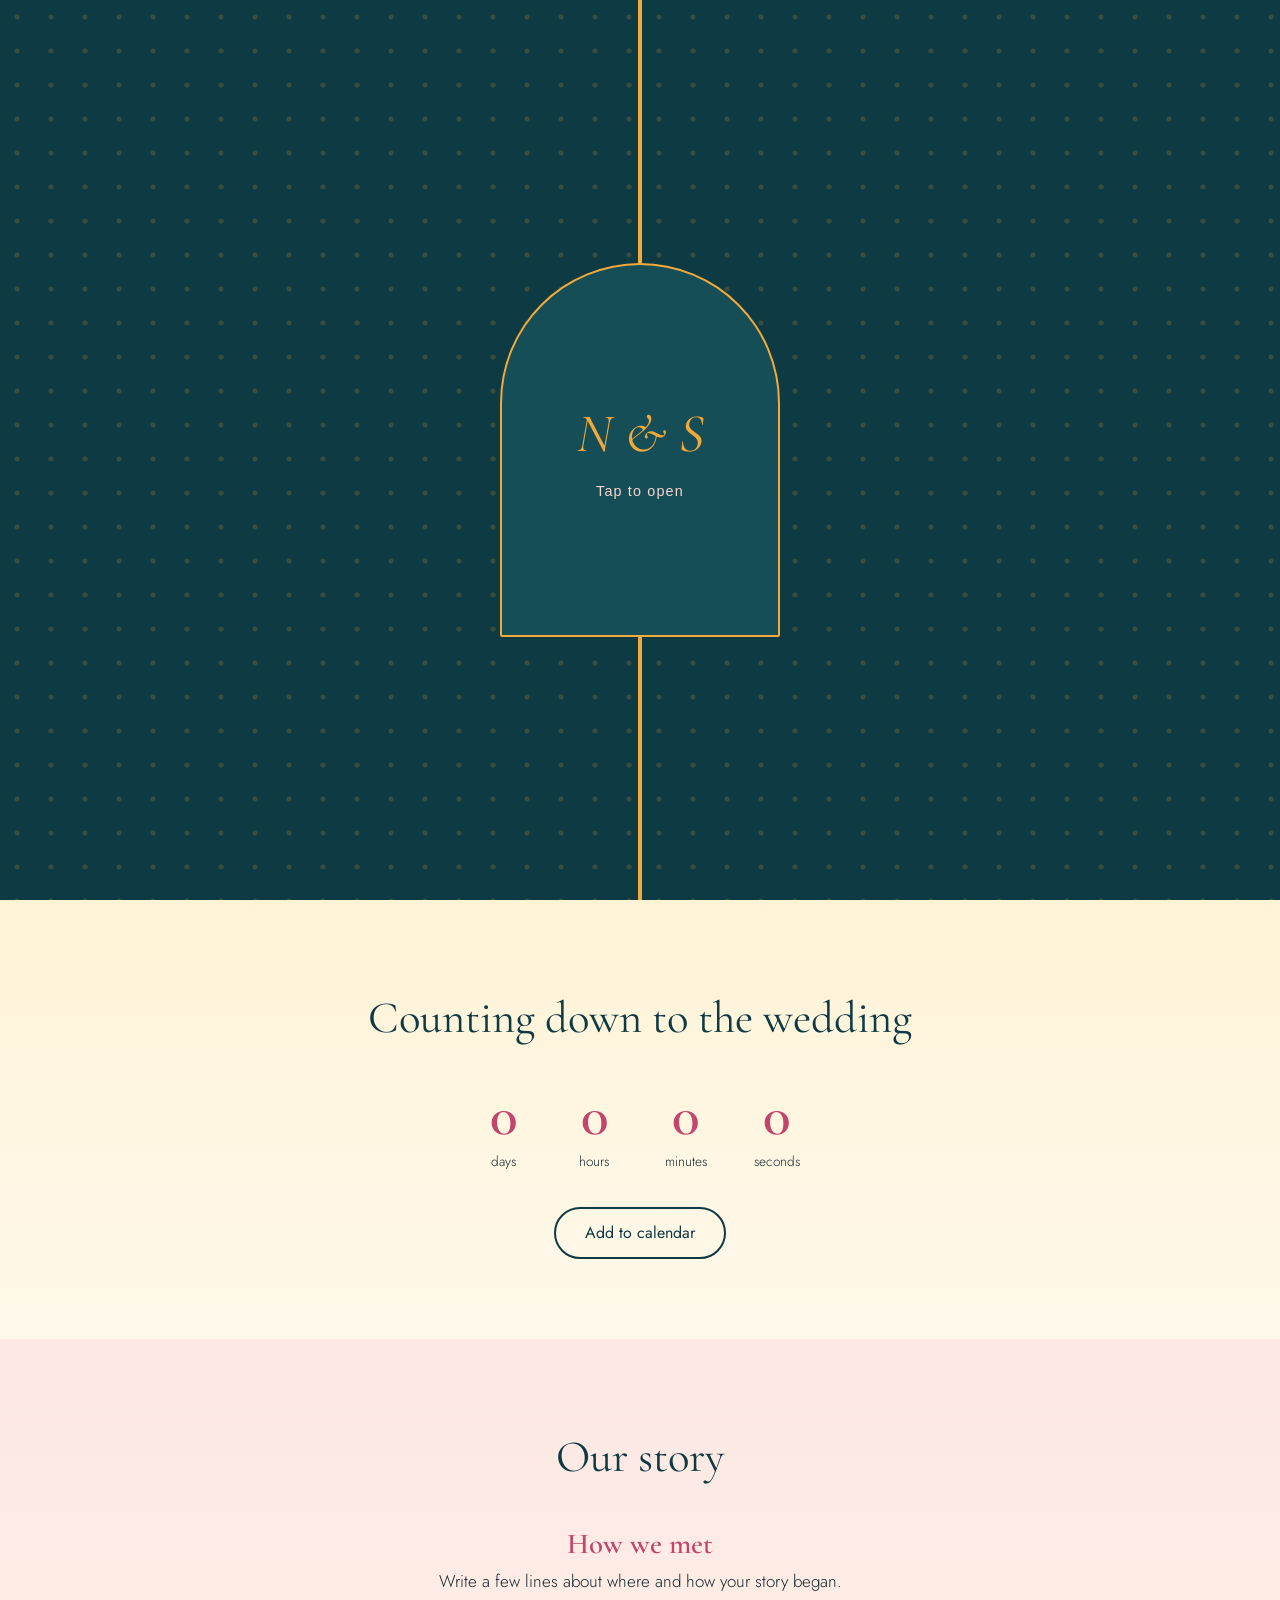
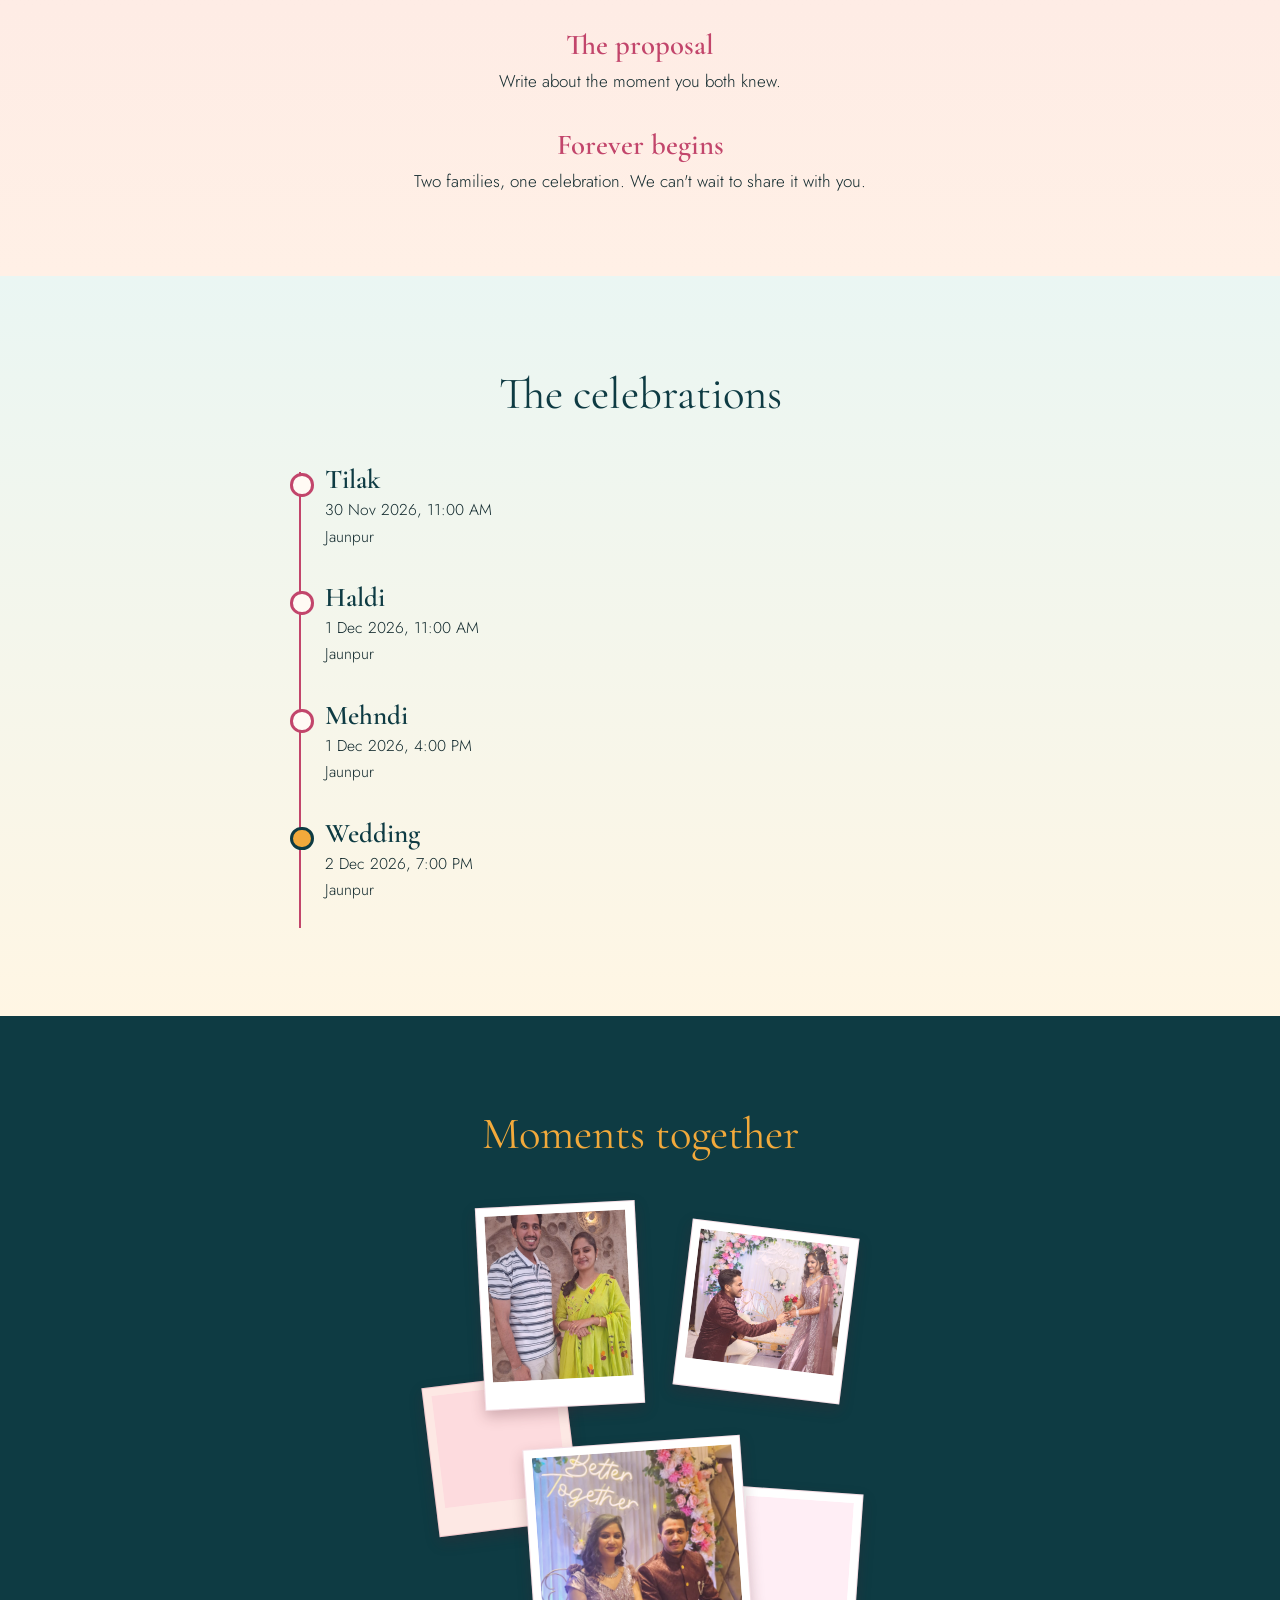
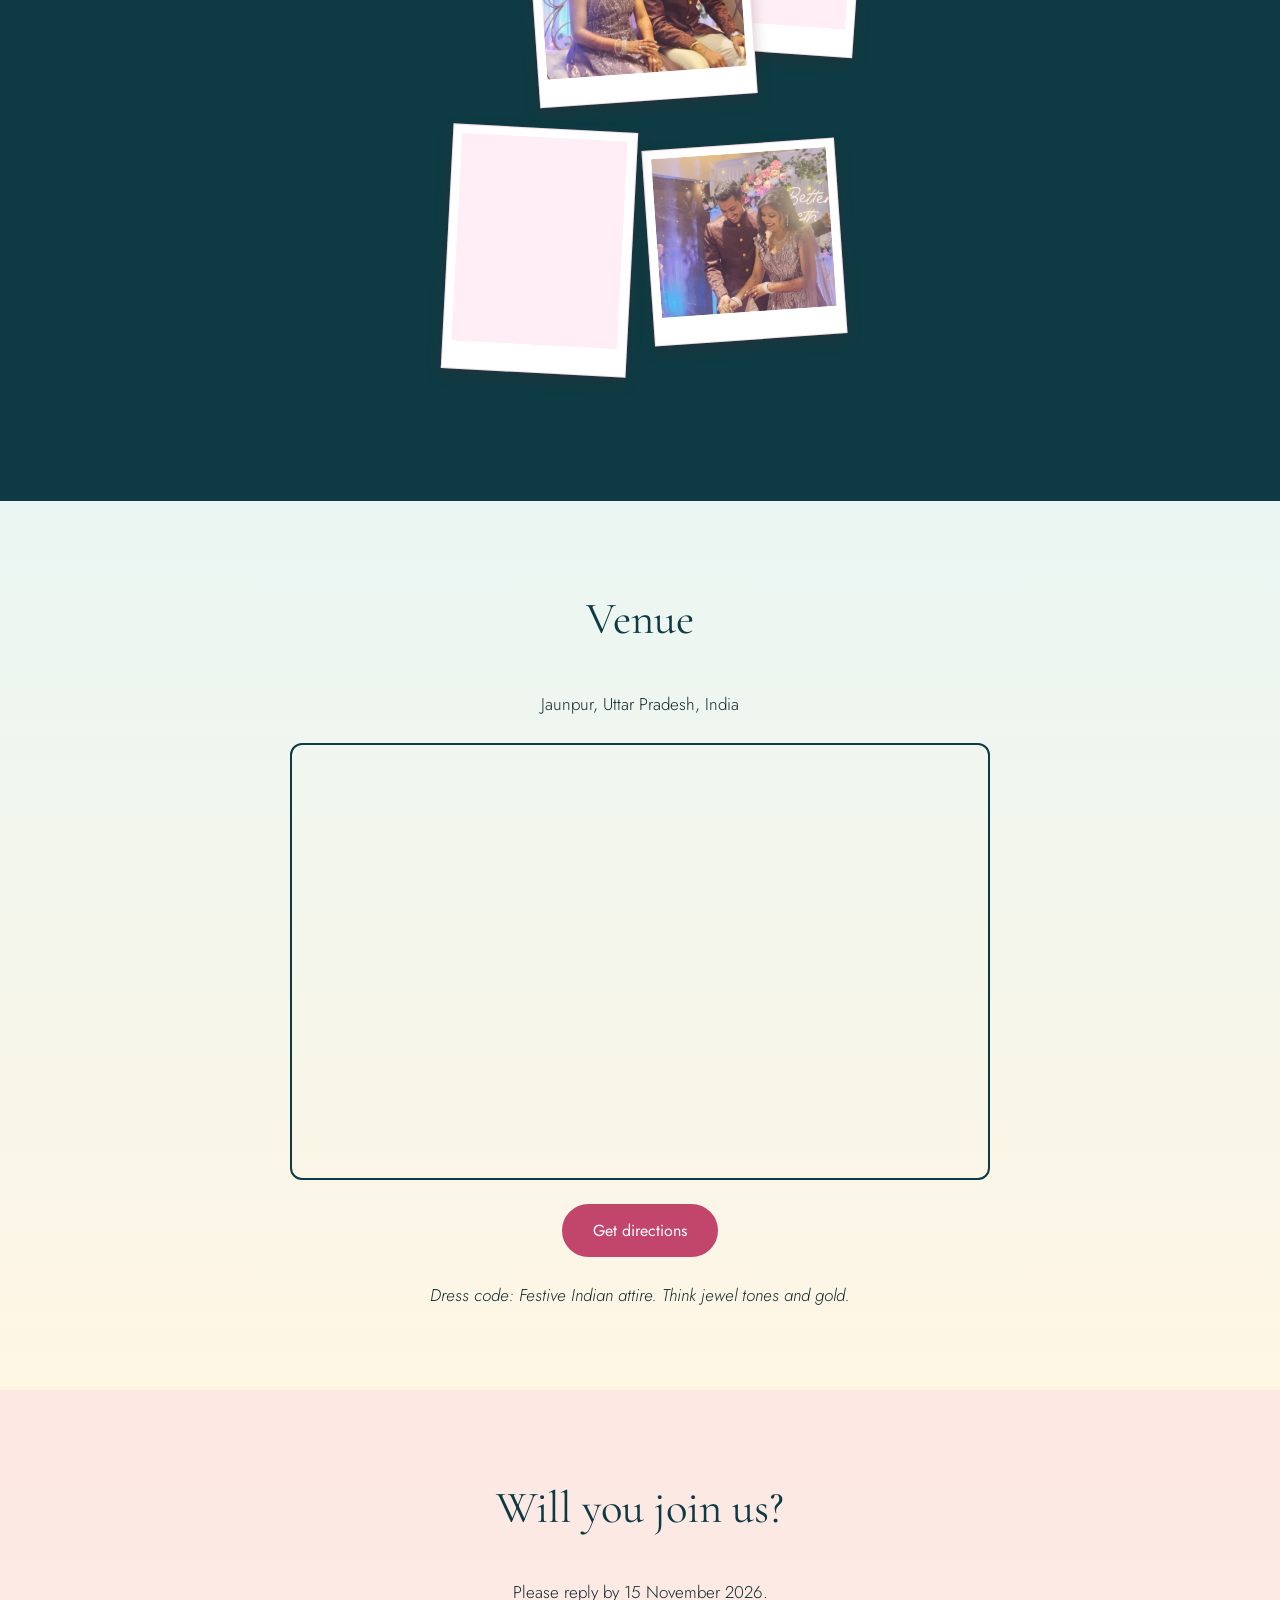
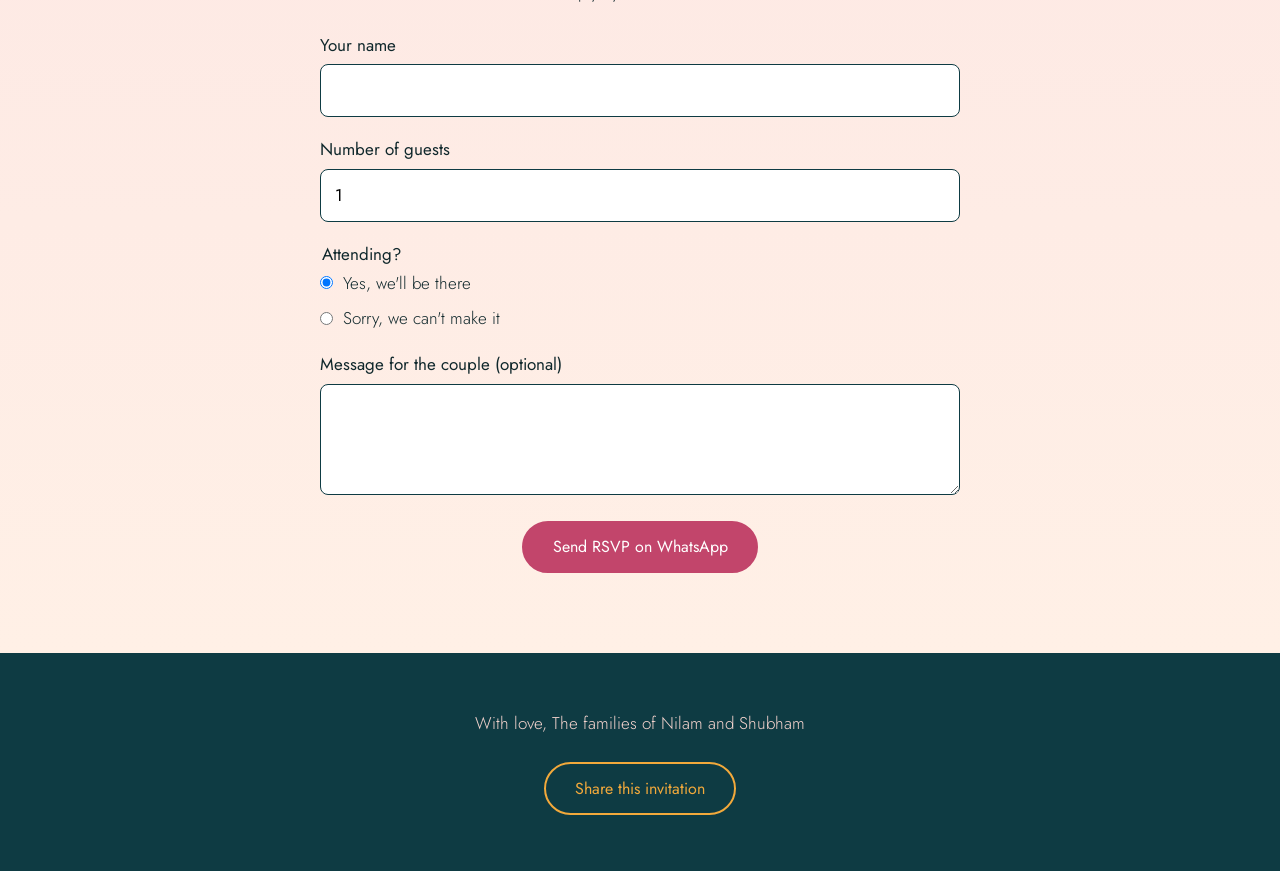
==== index.html @ ae91f7dc "Changed path" ====
<!DOCTYPE html>
<html lang="en">
<head>
<meta charset="UTF-8">
<meta name="viewport" content="width=device-width, initial-scale=1">
<title>Wedding Invitation</title>
<meta name="description" content="You are invited to our wedding.">
<meta property="og:title" content="You're invited to our wedding">
<meta property="og:description" content="Join us in celebrating our wedding.">
<link rel="preconnect" href="https://fonts.googleapis.com">
<link rel="preconnect" href="https://fonts.gstatic.com" crossorigin>
<link href="https://fonts.googleapis.com/css2?family=Cormorant+Garamond:ital,wght@0,400;0,600;1,400&family=Jost:wght@300;400;500&display=swap" rel="stylesheet">
<link rel="stylesheet" href="css/style.css">
</head>
<body class="locked">

<!-- Gate: tap to open the doors -->
<div class="gate" id="gate">
  <div class="door left"></div><div class="door right"></div>
  <button class="open-btn" id="openBtn" aria-label="Open invitation">
    <span class="monogram" id="monogram">A &amp; K</span>
    <span class="hint">Tap to open</span>
  </button>
</div>

<main>
  <section class="hero">
    <div class="arch">
      <div class="hero-photo" id="heroPhoto" hidden></div>
      <p class="lead" id="tagline"></p>
      <h1><span id="bride"></span><span class="amp">&amp;</span><span id="groom"></span></h1>
      <p class="date" id="dateLabel"></p>
      <p class="venue" id="venueShort"></p>
    </div>
  </section>

  <section class="block" id="countdownWrap">
    <h2>Counting down to the wedding</h2>
    <div class="countdown" id="countdown" aria-live="off">
      <div><b id="cd-d">0</b><small>days</small></div>
      <div><b id="cd-h">0</b><small>hours</small></div>
      <div><b id="cd-m">0</b><small>minutes</small></div>
      <div><b id="cd-s">0</b><small>seconds</small></div>
    </div>
    <button class="btn ghost" id="calBtn">Add to calendar</button>
  </section>

  <section class="block alt">
    <h2>Our story</h2>
    <div class="story" id="story"></div>
  </section>

  <section class="block">
    <h2>The celebrations</h2>
    <ol class="timeline" id="timeline"></ol>
  </section>

  <section class="block dark">
    <h2>Moments together</h2>
    <div class="gallery" id="gallery"></div>
  </section>

  <section class="block">
    <h2>Venue</h2>
    <p id="venueFull" class="center-text"></p>
    <div class="map"><iframe id="mapFrame" title="Venue map" loading="lazy" referrerpolicy="no-referrer-when-downgrade"></iframe></div>
    <a class="btn" id="mapBtn" target="_blank" rel="noopener">Get directions</a>
    <p class="note" id="dress"></p>
  </section>

  <section class="block alt">
    <h2>Will you join us?</h2>
    <p class="center-text" id="rsvpNote"></p>
    <form id="rsvpForm" class="rsvp">
      <label>Your name<input name="name" required autocomplete="name"></label>
      <label>Number of guests<input name="guests" type="number" min="1" max="10" value="1" required></label>
      <fieldset>
        <legend>Attending?</legend>
        <label class="radio"><input type="radio" name="attend" value="Joyfully accepts" checked> Yes, we'll be there</label>
        <label class="radio"><input type="radio" name="attend" value="Regretfully declines"> Sorry, we can't make it</label>
      </fieldset>
      <label>Message for the couple (optional)<textarea name="msg" rows="3"></textarea></label>
      <button class="btn" type="submit">Send RSVP on WhatsApp</button>
    </form>
  </section>

  <footer>
    <p id="hosts"></p>
    <button class="btn ghost" id="shareBtn">Share this invitation</button>
  </footer>
</main>

<audio id="bgm" loop preload="none"></audio>
<button class="music-btn" id="musicBtn" aria-label="Play or pause music" aria-pressed="false" hidden>&#9835;</button>

<script src="js/config.js"></script>
<script src="js/script.js"></script>
</body>
</html>
---- css/style.css ----
:root{
  --teal:#0E3B43; --teal-2:#164E58; --gold:#F2A93B; --rose:#C2456B;
  --blush:#F6D5CF; --mint:#EAF6F3; --sand:#FFF6E4; --petal:#FDE8E4; --peach:#FFF0E6; --paper:#FFFaf4; --ink:#10282C;
  --serif:"Cormorant Garamond",Georgia,serif; --sans:"Jost",system-ui,sans-serif;
}
*{box-sizing:border-box;margin:0}
html{scroll-behavior:smooth}
body{font-family:var(--sans);font-weight:300;color:var(--ink);background:var(--paper);line-height:1.7;font-size:17px}
body.locked{overflow:hidden}
h1,h2{font-family:var(--serif);font-weight:400}
:focus-visible{outline:3px solid var(--gold);outline-offset:3px}

/* Gate */
.gate{position:fixed;inset:0;z-index:50;display:grid;place-items:center}
.door{position:absolute;top:0;bottom:0;width:50%;background:var(--teal);
  background-image:radial-gradient(circle at 50% 50%,rgba(242,169,59,.18) 0 2px,transparent 3px);background-size:34px 34px;
  transition:transform 1.4s cubic-bezier(.7,0,.2,1)}
.door.left{left:0;border-right:2px solid var(--gold)}
.door.right{right:0;border-left:2px solid var(--gold)}
.open-btn{position:relative;z-index:2;background:var(--teal-2);color:var(--gold);border:2px solid var(--gold);
  width:min(70vw,280px);aspect-ratio:3/4;border-radius:999px 999px 14px 14px;cursor:pointer;
  display:flex;flex-direction:column;align-items:center;justify-content:center;gap:1rem;transition:opacity .5s}
.monogram{font-family:var(--serif);font-size:clamp(2.4rem,9vw,3.4rem);font-style:italic}
.hint{font-size:.9rem;letter-spacing:.08em;color:var(--blush);animation:pulse 2.2s infinite}
@keyframes pulse{50%{opacity:.35}}
.gate.open .door.left{transform:translateX(-101%)}
.gate.open .door.right{transform:translateX(101%)}
.gate.open .open-btn{opacity:0;pointer-events:none}
.gate.gone{display:none}

/* Hero */
.hero{min-height:100svh;display:grid;place-items:center;background:var(--teal);padding:2rem 1rem;color:var(--blush)}
.arch{width:min(92vw,520px);border:2px solid var(--gold);border-radius:999px 999px 12px 12px;
  padding:clamp(4rem,14vw,7rem) 1.5rem 3.5rem;text-align:center;
  background:linear-gradient(180deg,var(--teal-2),var(--teal));box-shadow:0 0 0 8px var(--teal),0 0 0 9px rgba(242,169,59,.5)}
.lead{max-width:26ch;margin:0 auto 1.5rem;font-size:.95rem}
h1{font-size:clamp(3rem,13vw,5rem);line-height:1.05;color:var(--gold);font-style:italic}
h1 span{display:block}
.amp{font-size:.45em;color:var(--blush);font-style:normal;margin:.15em 0}
.date{margin-top:2rem;font-family:var(--serif);font-size:1.5rem;color:#fff}
.venue{opacity:.85}

/* Sections */
.block{padding:5rem max(1.25rem,calc((100% - 700px)/2));text-align:center;background:linear-gradient(180deg,var(--mint),var(--sand))}
.alt{background:linear-gradient(180deg,var(--petal),var(--peach))}
.alt>*{max-width:640px;margin-inline:auto}
h2{font-size:clamp(2rem,6vw,2.8rem);color:var(--teal);margin-bottom:2rem}
.center-text{margin-bottom:1.5rem}
.note{margin-top:1.5rem;font-style:italic}

.countdown{display:flex;justify-content:center;gap:clamp(.6rem,3vw,1.5rem);margin-bottom:2rem}
.countdown div{min-width:4.2rem}
.countdown b{display:block;font-family:var(--serif);font-size:clamp(2.2rem,9vw,3.6rem);font-weight:600;color:var(--rose);line-height:1}
.countdown small{font-size:.85rem}

/* Timeline (a real sequence) */
.timeline{list-style:none;padding:0;text-align:left;position:relative}
.timeline::before{content:"";position:absolute;left:.55rem;top:.5rem;bottom:.5rem;width:2px;background:var(--rose)}
.timeline li{position:relative;padding:0 0 2rem 2.2rem}
.timeline li::before{content:"";position:absolute;left:0;top:.55rem;width:1.1rem;height:1.1rem;border-radius:50%;background:var(--paper);border:3px solid var(--rose)}
.timeline li.main::before{background:var(--gold);border-color:var(--teal)}
.timeline h3{font-family:var(--serif);font-weight:600;font-size:1.7rem;color:var(--teal);line-height:1.2}
.timeline p{font-size:.98rem}

.map{border:2px solid var(--teal);border-radius:12px;overflow:hidden;margin-bottom:1.5rem;aspect-ratio:16/10}
.map iframe{width:100%;height:100%;border:0}

.btn{display:inline-block;background:var(--rose);color:#fff;border:2px solid var(--rose);padding:.8rem 1.8rem;border-radius:999px;
  font:400 1rem var(--sans);cursor:pointer;text-decoration:none;transition:background .2s,color .2s}
.btn:hover{background:var(--teal);border-color:var(--teal)}
.btn.ghost{background:transparent;color:var(--teal);border-color:var(--teal)}
.btn.ghost:hover{background:var(--teal);color:#fff}

.rsvp{display:grid;gap:1.1rem;text-align:left}
.rsvp label,.rsvp legend{display:grid;gap:.3rem;font-weight:400}
.rsvp input:not([type=radio]),.rsvp textarea{font:inherit;padding:.7rem .9rem;border:1.5px solid var(--teal);border-radius:8px;background:#fff}
.rsvp fieldset{border:0;padding:0;display:grid;gap:.4rem}
.rsvp .radio{display:flex;gap:.6rem;align-items:center;font-weight:300}
.rsvp .btn{justify-self:center;margin-top:.5rem}

footer{background:var(--teal);color:var(--blush);text-align:center;padding:3.5rem 1.25rem;display:grid;gap:1.5rem;justify-items:center}
footer .btn.ghost{color:var(--gold);border-color:var(--gold)}
footer .btn.ghost:hover{background:var(--gold);color:var(--teal)}

@media (prefers-reduced-motion:reduce){.door{transition-duration:.01s}.hint{animation:none}html{scroll-behavior:auto}}

/* Our story */
.story{display:grid;gap:2rem}
.story h3{font-family:var(--serif);font-weight:600;font-size:1.8rem;color:var(--rose);line-height:1.2;margin-bottom:.3rem}
.story p{max-width:46ch;margin-inline:auto}


#countdownWrap{background:linear-gradient(180deg,#FFF3D6,#FFF9EC)}

/* First-page photo */
.hero-photo{width:10rem;aspect-ratio:1;margin:0 auto 1.4rem;border-radius:50%;overflow:hidden;border:3px solid var(--gold);box-shadow:0 0 0 6px var(--teal-2)}
.hero-photo[hidden]{display:none}
.hero-photo img{width:100%;height:100%;object-fit:cover;display:block}
.arch.has-photo{padding-top:2.6rem}

.hero-photo.empty{display:grid;place-items:center;padding:1rem;text-align:center;background:var(--teal);color:var(--gold);font-size:.75rem;line-height:1.3}
.hero-photo.empty::after{content:"Add photo: " attr(data-name)}

/* Polaroid collage: overlapping instant-photo frames on the section background */
.block.dark{background:var(--teal)}
.dark h2{color:var(--gold)}
.gallery{position:relative;aspect-ratio:9/17;max-width:420px;margin:0 auto 1.5rem}
.gallery figure:nth-child(6){background:var(--petal)}
.gallery figure{position:absolute;background:#fff;padding:2% 2% 6.5%;border:1px solid rgba(194,69,107,.18);box-shadow:0 6px 14px rgba(80,30,45,.25);transform:rotate(var(--r))}
.gallery .ph{position:relative;aspect-ratio:var(--ar);overflow:hidden}
.gallery .ph img{display:block;width:100%;height:100%;object-fit:cover}
.gallery .ph::after{content:"";position:absolute;inset:0;background:rgba(255,150,190,.16)}
.gallery figure.empty .ph{display:grid;place-items:center;background:var();color:var(--gold);font-size:.6rem;line-height:1.2;text-align:center;padding:.3rem}


/* Music button */
.music-btn{position:fixed;right:1rem;bottom:1rem;z-index:40;width:3rem;height:3rem;border-radius:50%;border:2px solid var(--gold);background:var(--teal);color:var(--gold);font-size:1.4rem;line-height:1;cursor:pointer;box-shadow:0 4px 12px rgba(0,0,0,.3)}
.music-btn[hidden]{display:none}
.music-btn.off::after{content:"";position:absolute;left:20%;right:20%;top:50%;height:2px;background:var(--gold);transform:rotate(-45deg)}
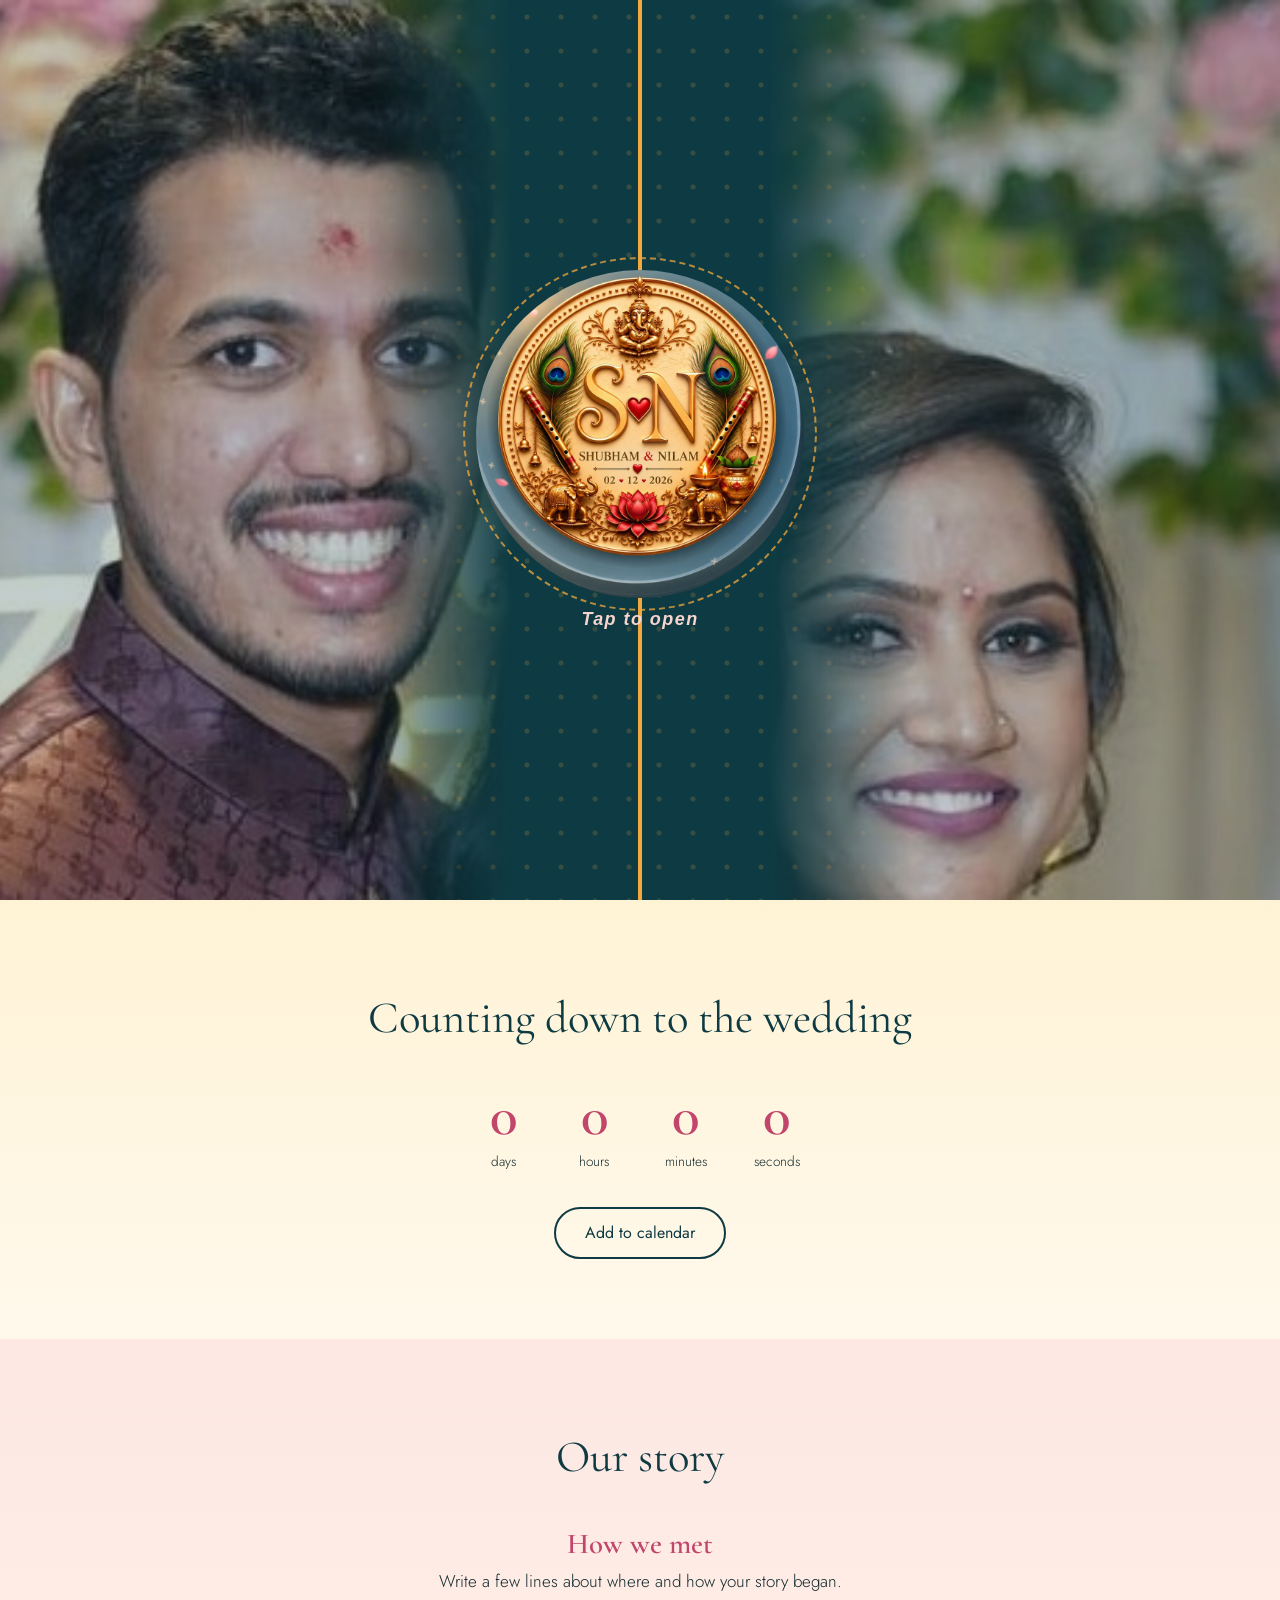
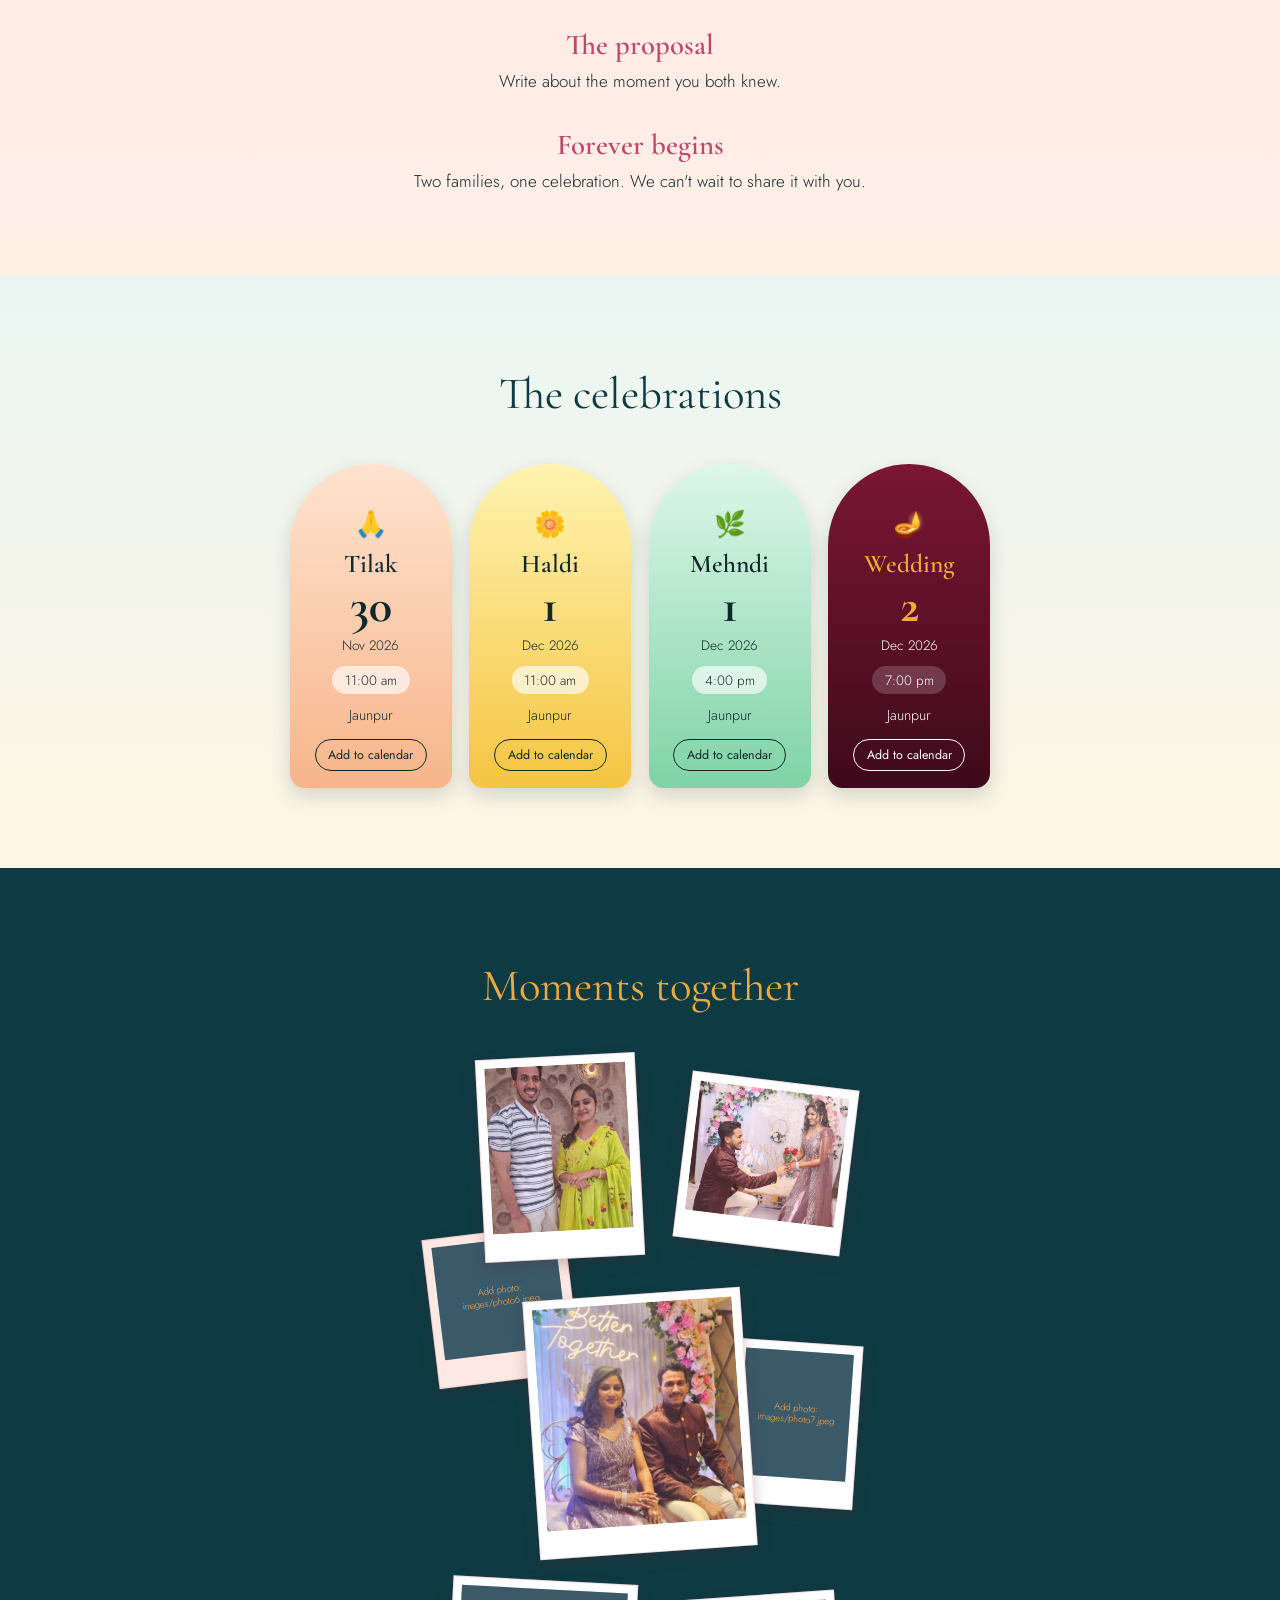
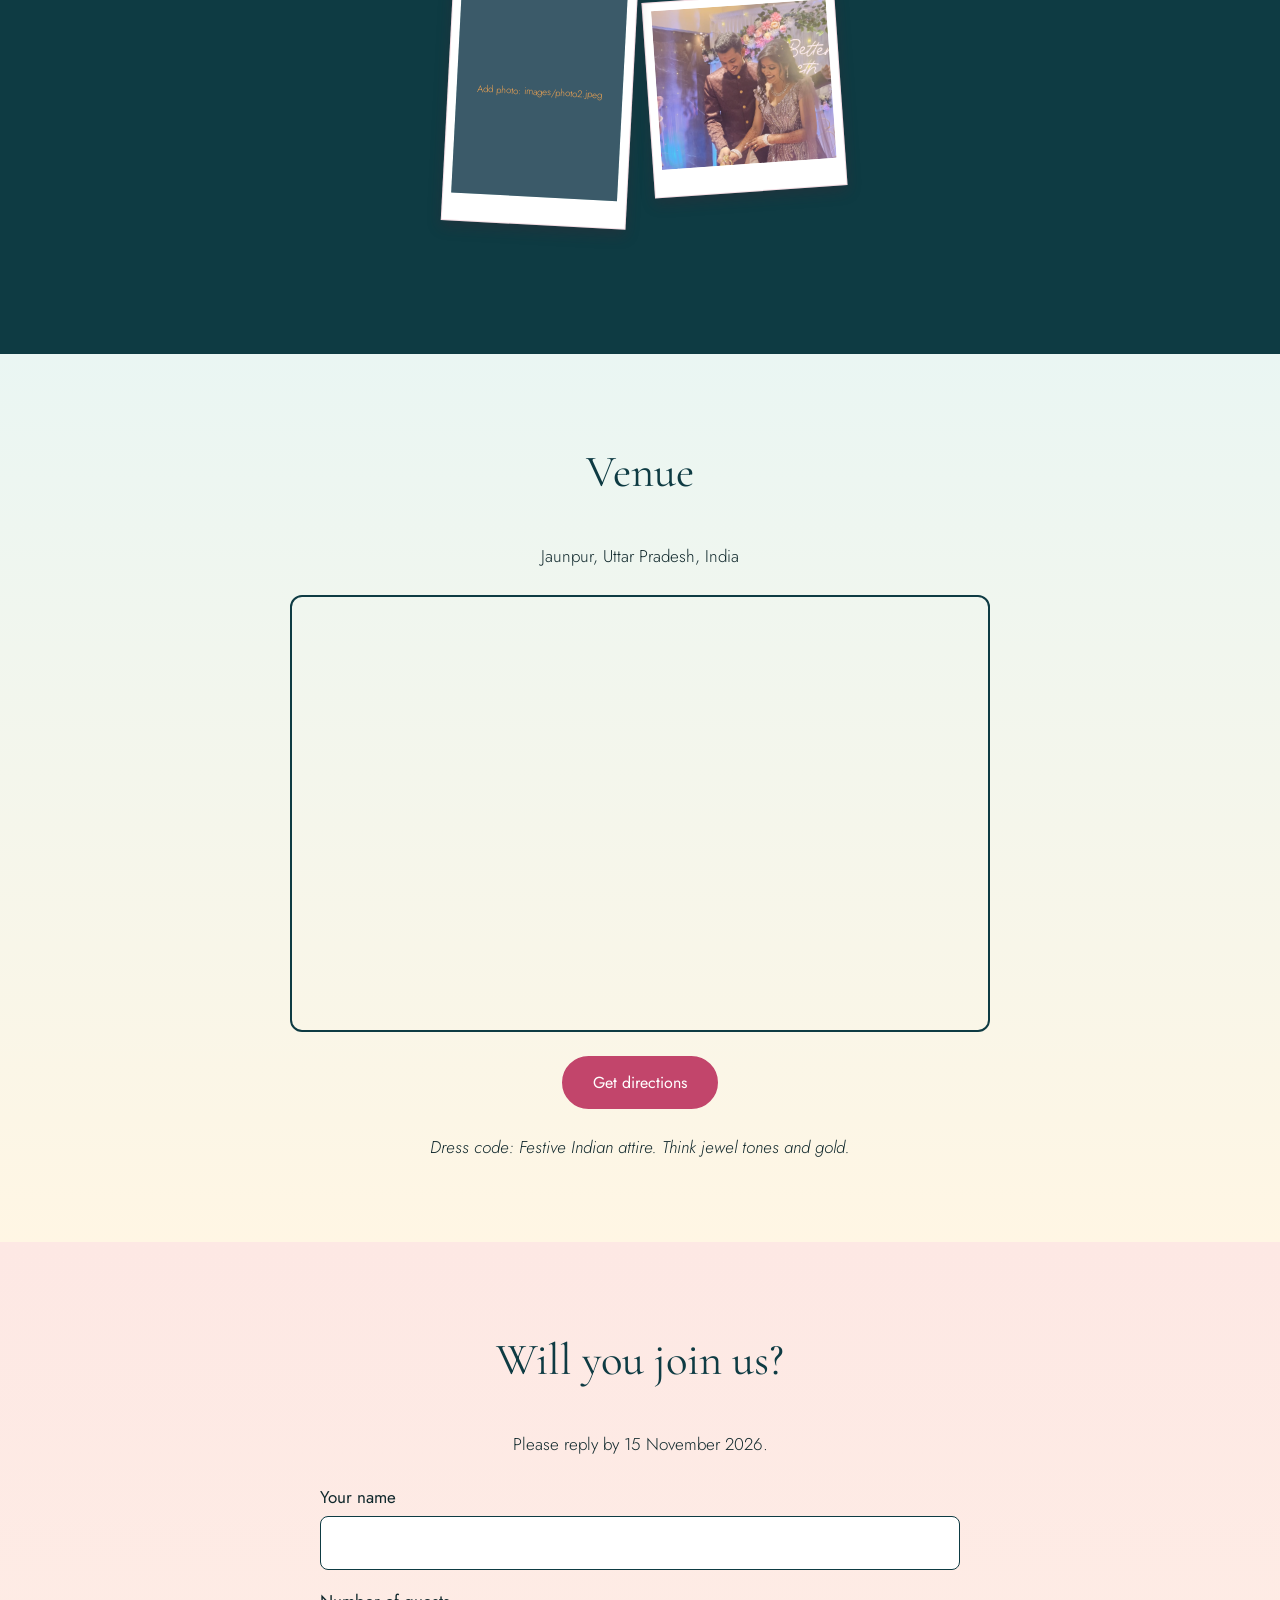
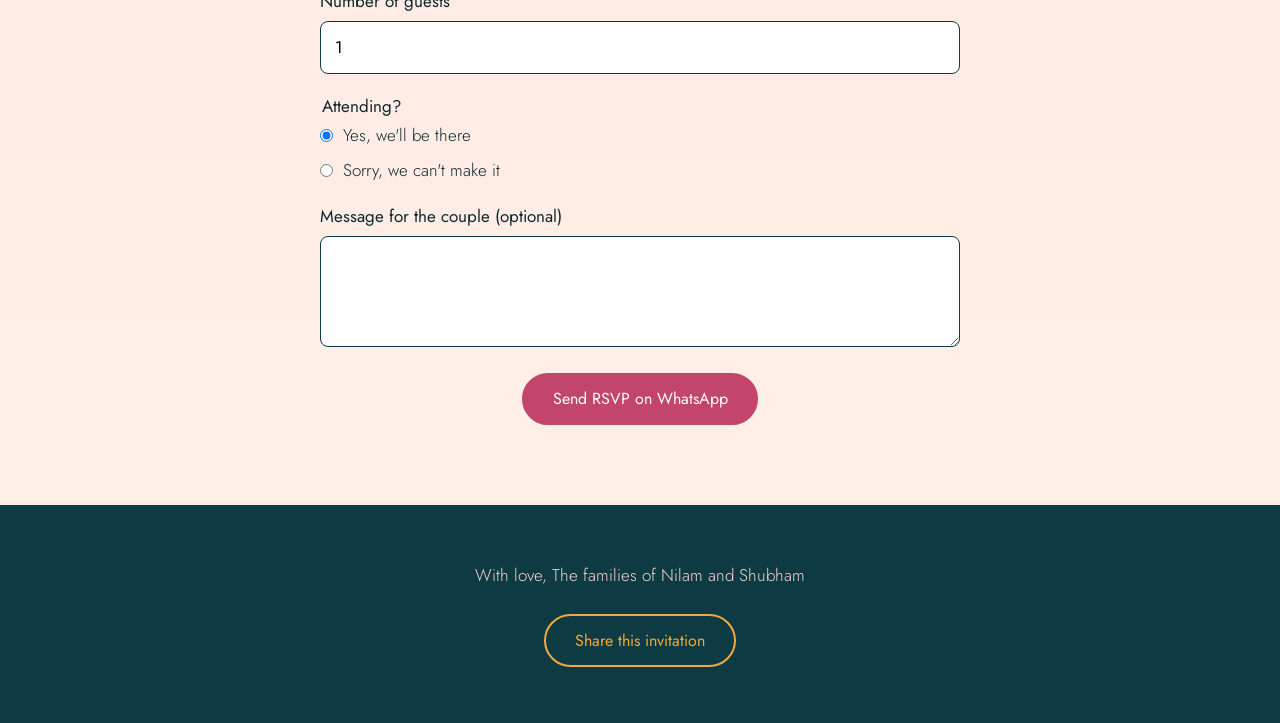
==== commit c60caa1b: "Updated files" ====
--- a/index.html
+++ b/index.html
@@ -6,22 +6,33 @@
 <title>Wedding Invitation</title>
 <meta name="description" content="You are invited to our wedding.">
 <meta property="og:title" content="You're invited to our wedding">
-<meta property="og:description" content="Join us in celebrating our wedding.">
 <link rel="preconnect" href="https://fonts.googleapis.com">
 <link rel="preconnect" href="https://fonts.gstatic.com" crossorigin>
-<link href="https://fonts.googleapis.com/css2?family=Cormorant+Garamond:ital,wght@0,400;0,600;1,400&family=Jost:wght@300;400;500&display=swap" rel="stylesheet">
+<link href="https://fonts.googleapis.com/css2?family=Cormorant+Garamond:ital,wght@0,400;0,600;1,400&family=Jost:wght@300;400;500&family=Noto+Serif+Devanagari:wght@400;600&family=Noto+Sans+Devanagari:wght@300;400&display=swap" rel="stylesheet">
 <link rel="stylesheet" href="css/style.css">
 </head>
 <body class="locked">
 
-<!-- Gate: tap to open the doors -->
 <div class="gate" id="gate">
   <div class="door left"></div><div class="door right"></div>
+  <div class="side l"><img src="images/wallphoto.jpg" alt=""></div><div class="side r"><img src="images/wallphoto.jpg" alt=""></div>
   <button class="open-btn" id="openBtn" aria-label="Open invitation">
-    <span class="monogram" id="monogram">A &amp; K</span>
-    <span class="hint">Tap to open</span>
+    <span class="medal">
+      <span class="orbit"></span>
+      <span class="coin"><video id="medalVid" src="videos/invite.mp4" poster="images/medallion.jpg" autoplay muted loop playsinline preload="auto" aria-label="Shubham and Nilam, 02 12 2026"></video></span>
+      <i class="sp" style="--x:6%;--y:18%;--d:0s"></i><i class="sp" style="--x:92%;--y:24%;--d:.7s"></i>
+      <i class="sp" style="--x:14%;--y:84%;--d:1.4s"></i><i class="sp" style="--x:88%;--y:80%;--d:2.1s"></i>
+      <i class="sp" style="--x:50%;--y:2%;--d:1s"></i><i class="sp" style="--x:50%;--y:98%;--d:1.8s"></i>
+    </span>
+    <span class="hint" data-i18n="tap"></span>
   </button>
 </div>
+
+<nav class="nav" id="nav" hidden>
+  <a href="#countdownWrap" data-i18n="nDate"></a><a href="#story" data-i18n="nStory"></a><a href="#events" data-i18n="nEvents"></a>
+  <a href="#photos" data-i18n="nPhotos"></a><a href="#venue" data-i18n="nVenue"></a><a href="#rsvp" data-i18n="nRsvp"></a>
+  <button id="langBtn" type="button"></button>
+</nav>
 
 <main>
   <section class="hero">
@@ -35,58 +46,58 @@
   </section>
 
   <section class="block" id="countdownWrap">
-    <h2>Counting down to the wedding</h2>
-    <div class="countdown" id="countdown" aria-live="off">
-      <div><b id="cd-d">0</b><small>days</small></div>
-      <div><b id="cd-h">0</b><small>hours</small></div>
-      <div><b id="cd-m">0</b><small>minutes</small></div>
-      <div><b id="cd-s">0</b><small>seconds</small></div>
+    <h2 data-i18n="cdTitle"></h2>
+    <div class="countdown">
+      <div><b id="cd-d">0</b><small data-i18n="d"></small></div>
+      <div><b id="cd-h">0</b><small data-i18n="h"></small></div>
+      <div><b id="cd-m">0</b><small data-i18n="m"></small></div>
+      <div><b id="cd-s">0</b><small data-i18n="s"></small></div>
     </div>
-    <button class="btn ghost" id="calBtn">Add to calendar</button>
+    <button class="btn ghost" id="calBtn" data-i18n="cal"></button>
   </section>
 
-  <section class="block alt">
-    <h2>Our story</h2>
-    <div class="story" id="story"></div>
+  <section class="block alt" id="story">
+    <h2 data-i18n="hStory"></h2>
+    <div class="story" id="story-list"></div>
   </section>
 
-  <section class="block">
-    <h2>The celebrations</h2>
-    <ol class="timeline" id="timeline"></ol>
+  <section class="block" id="events">
+    <h2 data-i18n="hEvents"></h2>
+    <div class="events" id="event-list"></div>
   </section>
 
-  <section class="block dark">
-    <h2>Moments together</h2>
+  <section class="block dark" id="photos">
+    <h2 data-i18n="hPhotos"></h2>
     <div class="gallery" id="gallery"></div>
   </section>
 
-  <section class="block">
-    <h2>Venue</h2>
+  <section class="block" id="venue">
+    <h2 data-i18n="hVenue"></h2>
     <p id="venueFull" class="center-text"></p>
     <div class="map"><iframe id="mapFrame" title="Venue map" loading="lazy" referrerpolicy="no-referrer-when-downgrade"></iframe></div>
-    <a class="btn" id="mapBtn" target="_blank" rel="noopener">Get directions</a>
+    <a class="btn" id="mapBtn" target="_blank" rel="noopener" data-i18n="dir"></a>
     <p class="note" id="dress"></p>
   </section>
 
-  <section class="block alt">
-    <h2>Will you join us?</h2>
+  <section class="block alt" id="rsvp">
+    <h2 data-i18n="hRsvp"></h2>
     <p class="center-text" id="rsvpNote"></p>
     <form id="rsvpForm" class="rsvp">
-      <label>Your name<input name="name" required autocomplete="name"></label>
-      <label>Number of guests<input name="guests" type="number" min="1" max="10" value="1" required></label>
+      <label><span data-i18n="lName"></span><input name="name" required autocomplete="name"></label>
+      <label><span data-i18n="lGuests"></span><input name="guests" type="number" min="1" max="10" value="1" required></label>
       <fieldset>
-        <legend>Attending?</legend>
-        <label class="radio"><input type="radio" name="attend" value="Joyfully accepts" checked> Yes, we'll be there</label>
-        <label class="radio"><input type="radio" name="attend" value="Regretfully declines"> Sorry, we can't make it</label>
+        <legend data-i18n="lAtt"></legend>
+        <label class="radio"><input type="radio" name="attend" value="Joyfully accepts" checked> <span data-i18n="yes"></span></label>
+        <label class="radio"><input type="radio" name="attend" value="Regretfully declines"> <span data-i18n="no"></span></label>
       </fieldset>
-      <label>Message for the couple (optional)<textarea name="msg" rows="3"></textarea></label>
-      <button class="btn" type="submit">Send RSVP on WhatsApp</button>
+      <label><span data-i18n="lMsg"></span><textarea name="msg" rows="3"></textarea></label>
+      <button class="btn" type="submit" data-i18n="send"></button>
     </form>
   </section>
 
   <footer>
     <p id="hosts"></p>
-    <button class="btn ghost" id="shareBtn">Share this invitation</button>
+    <button class="btn ghost" id="shareBtn" data-i18n="share"></button>
   </footer>
 </main>
 
--- a/css/style.css
+++ b/css/style.css
@@ -1,10 +1,10 @@
 :root{
   --teal:#0E3B43; --teal-2:#164E58; --gold:#F2A93B; --rose:#C2456B;
   --blush:#F6D5CF; --mint:#EAF6F3; --sand:#FFF6E4; --petal:#FDE8E4; --peach:#FFF0E6; --paper:#FFFaf4; --ink:#10282C;
-  --serif:"Cormorant Garamond",Georgia,serif; --sans:"Jost",system-ui,sans-serif;
+  --serif:"Cormorant Garamond","Noto Serif Devanagari",Georgia,serif; --sans:"Jost","Noto Sans Devanagari",system-ui,sans-serif;
 }
 *{box-sizing:border-box;margin:0}
-html{scroll-behavior:smooth}
+html{scroll-behavior:smooth;scroll-padding-top:4rem}
 body{font-family:var(--sans);font-weight:300;color:var(--ink);background:var(--paper);line-height:1.7;font-size:17px}
 body.locked{overflow:hidden}
 h1,h2{font-family:var(--serif);font-weight:400}
@@ -21,7 +21,12 @@
   width:min(70vw,280px);aspect-ratio:3/4;border-radius:999px 999px 14px 14px;cursor:pointer;
   display:flex;flex-direction:column;align-items:center;justify-content:center;gap:1rem;transition:opacity .5s}
 .monogram{font-family:var(--serif);font-size:clamp(2.4rem,9vw,3.4rem);font-style:italic}
-.hint{font-size:.9rem;letter-spacing:.08em;color:var(--blush);animation:pulse 2.2s infinite}
+.hint{font-size: large;
+    letter-spacing: .08em;
+    color: var(--blush);
+    animation: pulse 2.2s infinite;
+    font-style: italic;
+    font-weight: bold;}
 @keyframes pulse{50%{opacity:.35}}
 .gate.open .door.left{transform:translateX(-101%)}
 .gate.open .door.right{transform:translateX(101%)}
@@ -110,10 +115,102 @@
 .gallery .ph{position:relative;aspect-ratio:var(--ar);overflow:hidden}
 .gallery .ph img{display:block;width:100%;height:100%;object-fit:cover}
 .gallery .ph::after{content:"";position:absolute;inset:0;background:rgba(255,150,190,.16)}
-.gallery figure.empty .ph{display:grid;place-items:center;background:var();color:var(--gold);font-size:.6rem;line-height:1.2;text-align:center;padding:.3rem}
-
+.gallery figure.empty .ph{display:grid;place-items:center;background:var(--teal-2);color:var(--gold);font-size:.6rem;line-height:1.2;text-align:center;padding:.3rem}
+.gallery figure.empty .ph::before{content:"Add photo: " attr(data-n)}
 
 /* Music button */
 .music-btn{position:fixed;right:1rem;bottom:1rem;z-index:40;width:3rem;height:3rem;border-radius:50%;border:2px solid var(--gold);background:var(--teal);color:var(--gold);font-size:1.4rem;line-height:1;cursor:pointer;box-shadow:0 4px 12px rgba(0,0,0,.3)}
 .music-btn[hidden]{display:none}
 .music-btn.off::after{content:"";position:absolute;left:20%;right:20%;top:50%;height:2px;background:var(--gold);transform:rotate(-45deg)}
+
+/* Opening: Ganesh ji seal */
+.seal{width:7.5rem;aspect-ratio:1;border-radius:50%;border:3px solid var(--gold);display:grid;place-items:center;overflow:hidden;
+  background:radial-gradient(circle,#F9D88A,var(--gold));box-shadow:0 0 0 6px rgba(242,169,59,.25),0 0 30px rgba(242,169,59,.5)}
+.seal img{width:100%;height:100%;object-fit:cover}
+.om{font-size:3.6rem;color:var(--teal);line-height:1}
+.bless{font-family:var(--serif);font-size:1.35rem;color:var(--blush)}
+.monogram{font-size:clamp(1.6rem,6vw,2.2rem)}
+
+/* Falling petals */
+.petals{position:fixed;inset:0;pointer-events:none;z-index:60;overflow:hidden}
+.petals i{position:absolute;top:-30px;border-radius:0 100% 0 100%;opacity:.8;animation:fall linear infinite}
+@keyframes fall{to{transform:translate(var(--dx),110vh) rotate(540deg)}}
+
+/* Floating menu */
+.nav{position:fixed;top:.6rem;left:50%;transform:translateX(-50%);z-index:45;display:flex;gap:.15rem;max-width:94vw;overflow-x:auto;padding:.3rem;
+  background:rgba(14,59,67,.93);backdrop-filter:blur(8px);border:1px solid var(--gold);border-radius:999px;scrollbar-width:none}
+.nav[hidden]{display:none}
+.nav a,.nav button{flex:none;color:var(--gold);font:400 .85rem var(--sans);padding:.35rem .75rem;border-radius:999px;text-decoration:none;background:none;border:0;cursor:pointer}
+.nav a:hover{background:rgba(242,169,59,.18)}
+.nav button{background:var(--gold);color:var(--teal);margin-left:.2rem}
+
+/* Arch event cards */
+.events{display:grid;grid-template-columns:repeat(auto-fit,minmax(150px,1fr));gap:1.1rem}
+.acard{border-radius:90px 90px 16px 16px;padding:2.4rem .9rem 1.1rem;display:grid;justify-items:center;gap:.25rem;box-shadow:0 8px 20px rgba(14,59,67,.18);color:var(--ink)}
+.acard .ic{font-size:1.6rem}
+.acard h3{font-family:var(--serif);font-weight:600;font-size:1.6rem;line-height:1.1}
+.acard .day{font-family:var(--serif);font-size:3rem;line-height:1}
+.acard .mon{font-size:.85rem}
+.acard .pill{background:rgba(255,255,255,.65);border-radius:999px;padding:.15rem .8rem;font-size:.85rem;margin:.3rem 0}
+.acard p{font-size:.9rem}
+.mini{margin-top:.5rem;background:transparent;color:inherit;border:1.5px solid currentColor;border-radius:999px;padding:.35rem .8rem;font:400 .78rem var(--sans);cursor:pointer}
+.acard.peach{background:linear-gradient(#FFE3CF,#F7B58A)}
+.acard.yellow{background:linear-gradient(#FFF3B0,#F5C542)}
+.acard.mint{background:linear-gradient(#DDF7E8,#7FD3A6)}
+.acard.maroon{background:linear-gradient(#7A1633,#3E0A1B);color:#fff}
+.acard.maroon .day,.acard.maroon h3{color:var(--gold)}
+.acard.maroon .pill{background:rgba(255,255,255,.18)}
+
+/* Two blessing seals (Ganesh ji and Krishna) */
+.seals{display:flex;gap:.9rem}
+.seals .seal{width:5.6rem}
+.seals .om{font-size:2.5rem}
+.bless{font-size:1.15rem;line-height:1.5;text-align:center}
+
+/* Gold medallion opening */
+.open-btn{background:none;border:0;width:min(88vw,340px);aspect-ratio:auto;border-radius:0;gap:.7rem}
+.medal{position:relative;display:block;width:100%;filter:drop-shadow(0 8px 24px rgba(0,0,0,.45))}
+.medal svg{display:block;width:100%}
+.medal img{position:absolute;left:40%;top:6%;width:20%;aspect-ratio:1;border-radius:50%;object-fit:cover;border:2px solid #C9922E}
+.medal .om{position:absolute;left:0;right:0;top:6%;text-align:center;font-size:clamp(2.2rem,11vw,3.2rem);color:#B07A1C;line-height:1.1}
+.bless{font-size:1.05rem}
+
+/* Medallion image + animation */
+.medal{filter:none}
+.coin{display:block;position:relative;aspect-ratio:1;border-radius:50%;overflow:hidden}
+.medal .coin img{position:static;display:block;width:112%;max-width:none;margin:-6% 0 0 -6%;aspect-ratio:auto;border-radius:0;border:0}
+.coin::after{content:"";position:absolute;inset:0;background:linear-gradient(110deg,transparent 42%,rgba(255,255,255,.4) 50%,transparent 58%);transform:translateX(-100%)}
+.orbit{position:absolute;inset:-4%;border-radius:50%;border:2px dashed rgba(242,169,59,.75)}
+.sp{position:absolute;left:var(--x);top:var(--y);width:12px;height:12px;margin:-6px;border-radius:50%;background:radial-gradient(#fff,rgba(242,169,59,0) 70%);opacity:0}
+.rv{opacity:0;transform:translateY(28px);transition:opacity .9s ease,transform .9s ease}
+.rv.in{opacity:1;transform:none}
+@media (prefers-reduced-motion:no-preference){
+  .medal{animation:floaty 6s ease-in-out infinite}
+  .coin{animation:pop 1.5s cubic-bezier(.2,.8,.2,1) both,glow 3.5s ease-in-out 1.5s infinite}
+  .coin::after{animation:shine 4.5s ease-in-out 1.8s infinite}
+  .orbit{animation:spin 40s linear infinite}
+  .sp{animation:twinkle 2.4s ease-in-out infinite;animation-delay:var(--d)}
+  .bless{animation:up 1.2s ease .8s both}
+  body:not(.locked) .arch{animation:up 1.4s ease both}
+}
+@keyframes pop{from{transform:scale(.55) rotate(-12deg);opacity:0}to{transform:none;opacity:1}}
+@keyframes glow{50%{box-shadow:0 0 38px 8px rgba(242,169,59,.55)}}
+@keyframes shine{0%,60%{transform:translateX(-100%)}100%{transform:translateX(100%)}}
+@keyframes floaty{50%{transform:translateY(-9px)}}
+@keyframes spin{to{transform:rotate(360deg)}}
+@keyframes twinkle{0%,100%{opacity:0;transform:scale(.4)}50%{opacity:1;transform:scale(1.5)}}
+@keyframes up{from{opacity:0;transform:translateY(22px)}to{opacity:1;transform:none}}
+
+.medal .coin video{display:block;width:112%;max-width:none;margin:-6% 0 0 -6%;object-fit:cover;pointer-events:none}
+
+/* Two copies of the couple photo: each fills 40% of the screen, full height, behind the medallion */
+.side{position:absolute;z-index:1;top:0;bottom:0;width:40%;overflow:hidden;pointer-events:none;transition:opacity .6s}
+.side.l{left:0;-webkit-mask-image:linear-gradient(to right,#000 72%,transparent);mask-image:linear-gradient(to right,#000 72%,transparent)}
+.side.r{right:0;-webkit-mask-image:linear-gradient(to left,#000 72%,transparent);mask-image:linear-gradient(to left,#000 72%,transparent)}
+.side img{display:block;width:100%;height:100%;object-fit:cover}
+.side.l img{object-position:30% 15%}
+.side.r img{object-position:100% 15%}
+.side::after{content:"";position:absolute;inset:0;background:rgba(14,59,67,.25)}
+.gate.open .side{opacity:0}
+@media (prefers-reduced-motion:no-preference){.side img{animation:kenburns 16s ease-in-out infinite alternate}}
+@keyframes kenburns{from{transform:scale(1)}to{transform:scale(1.15)}}
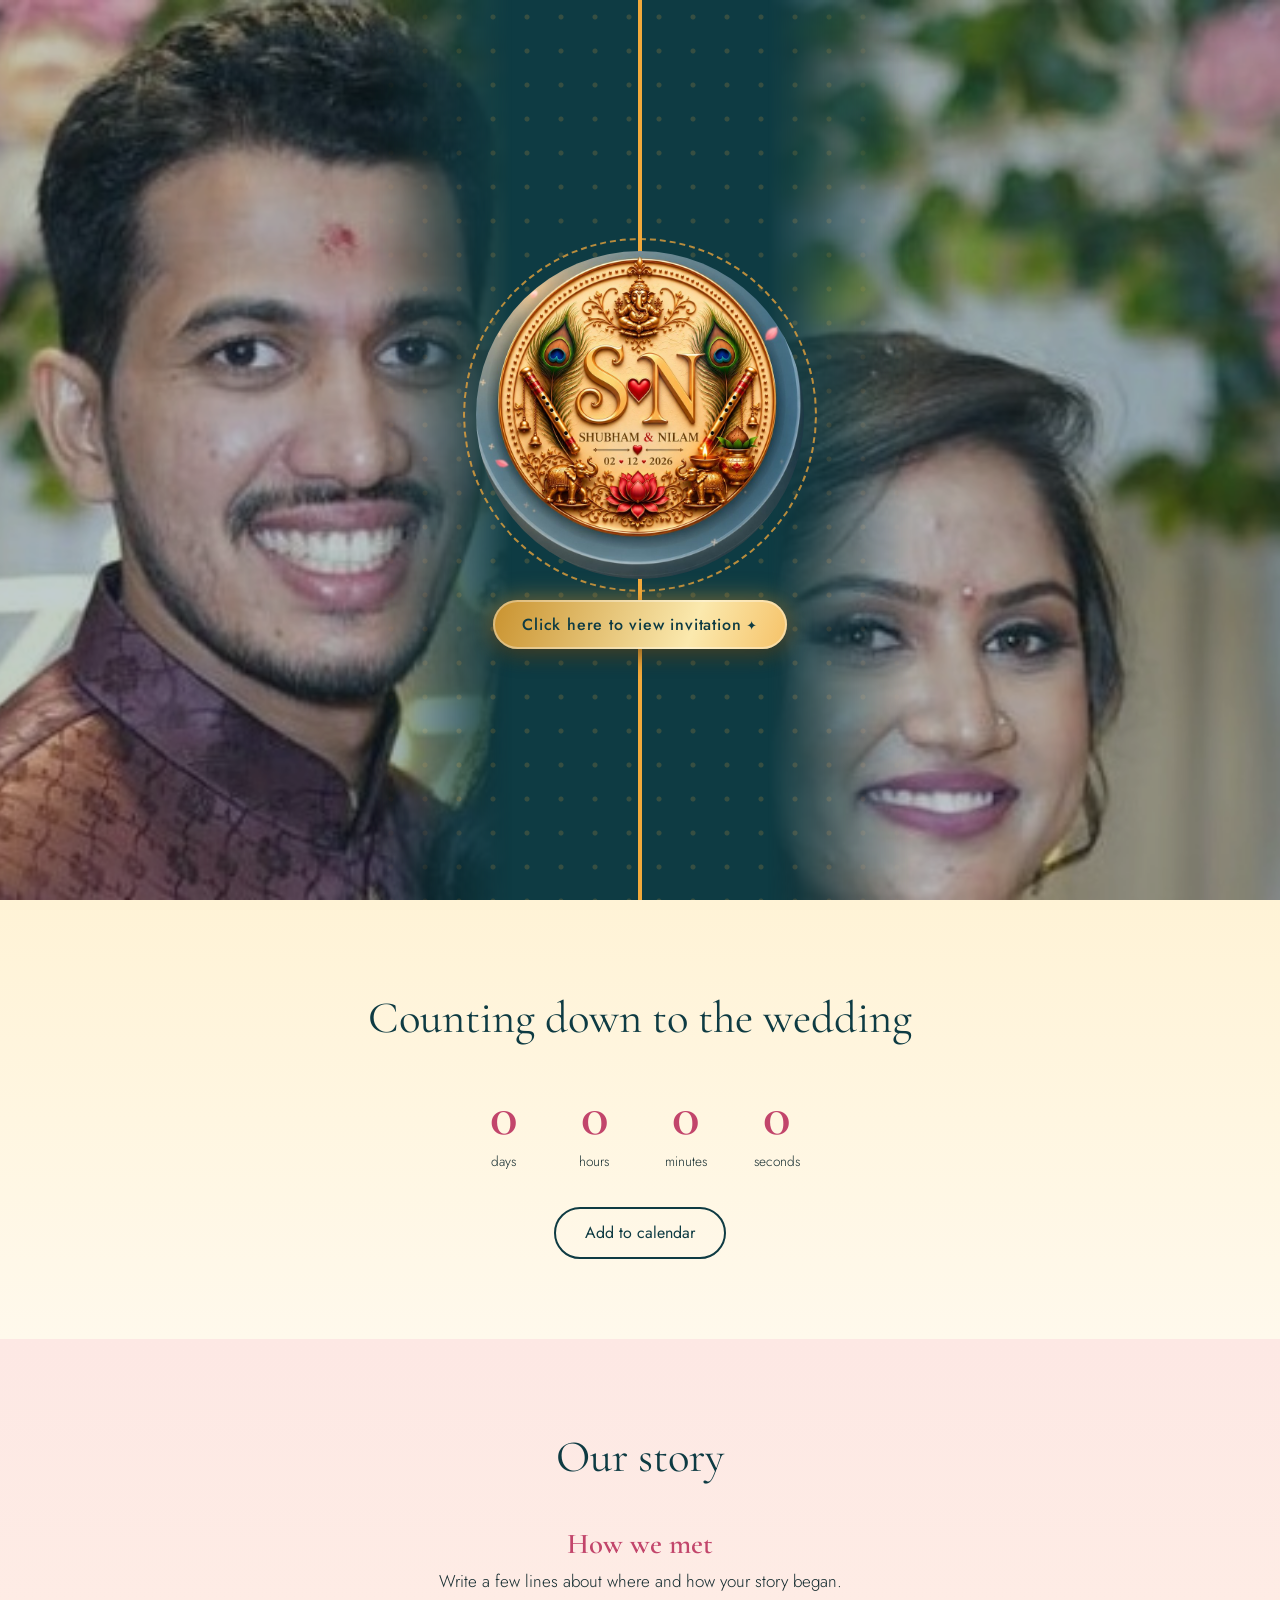
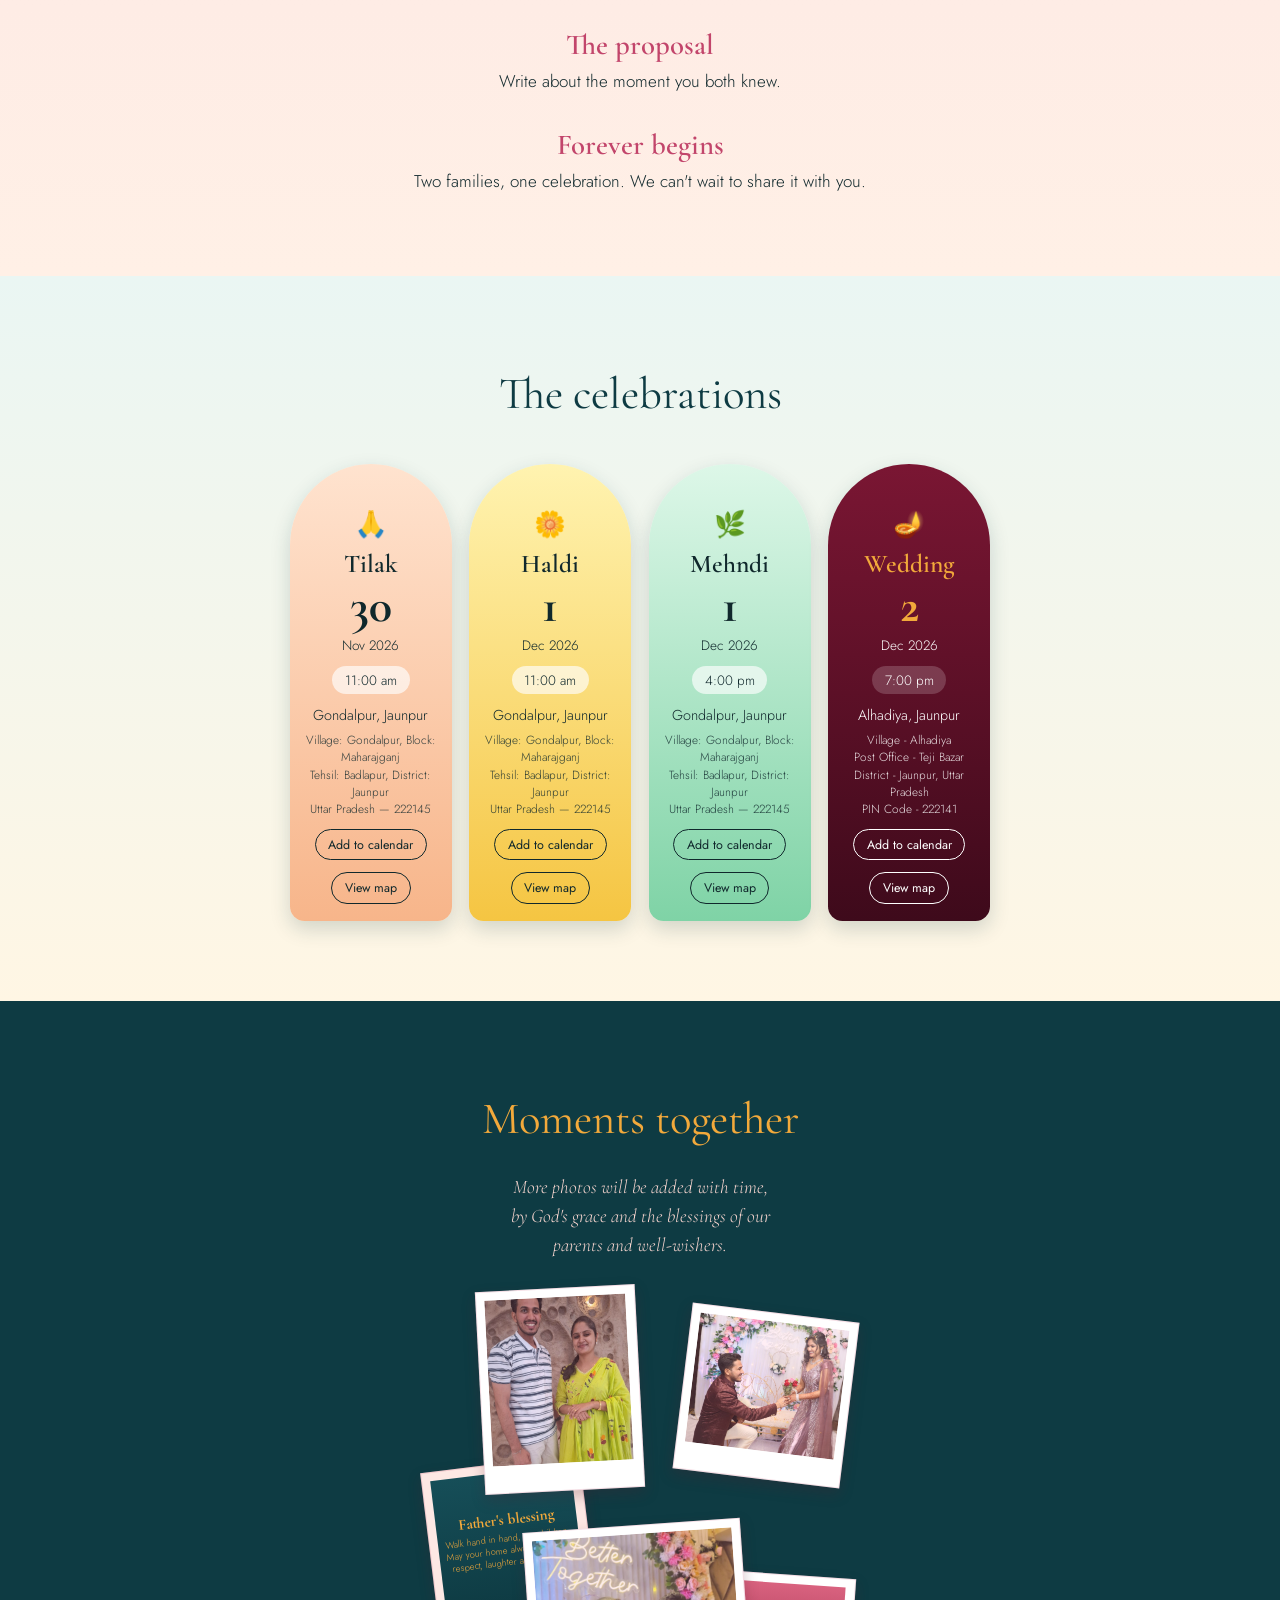
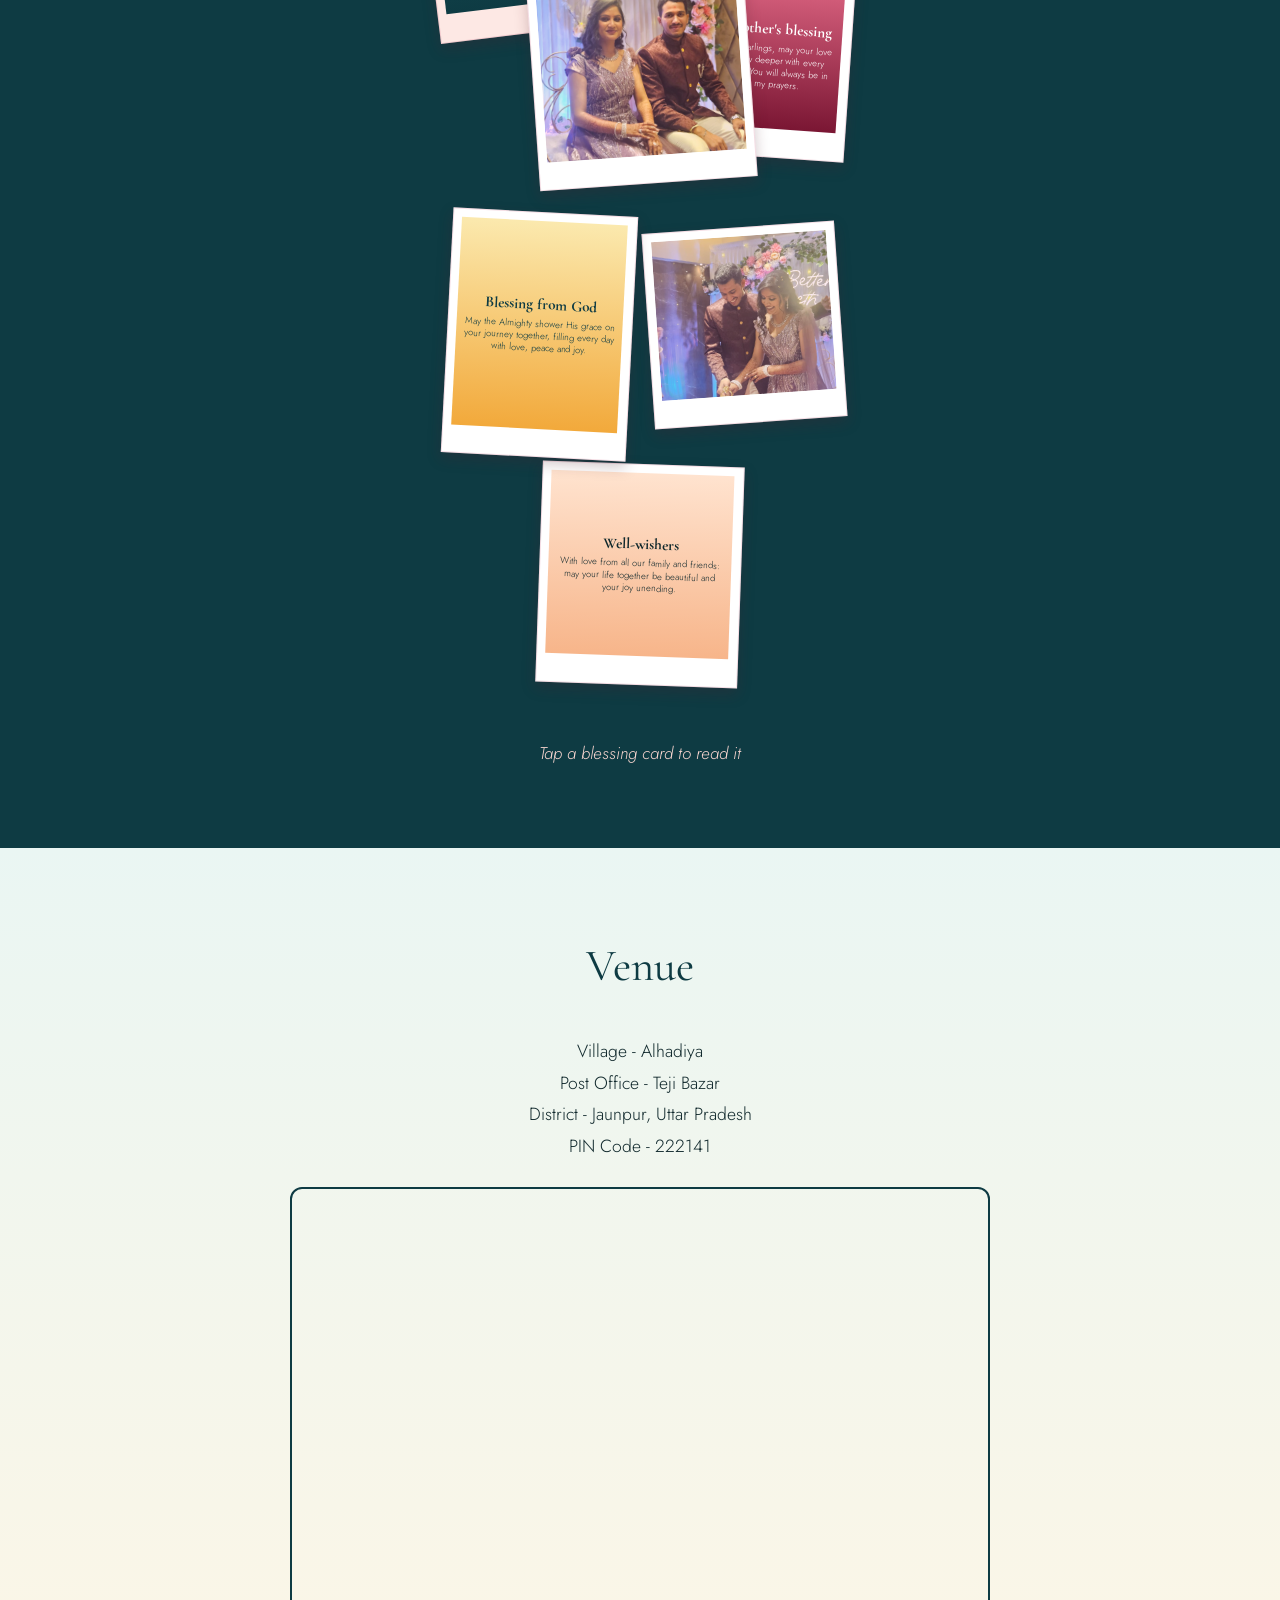
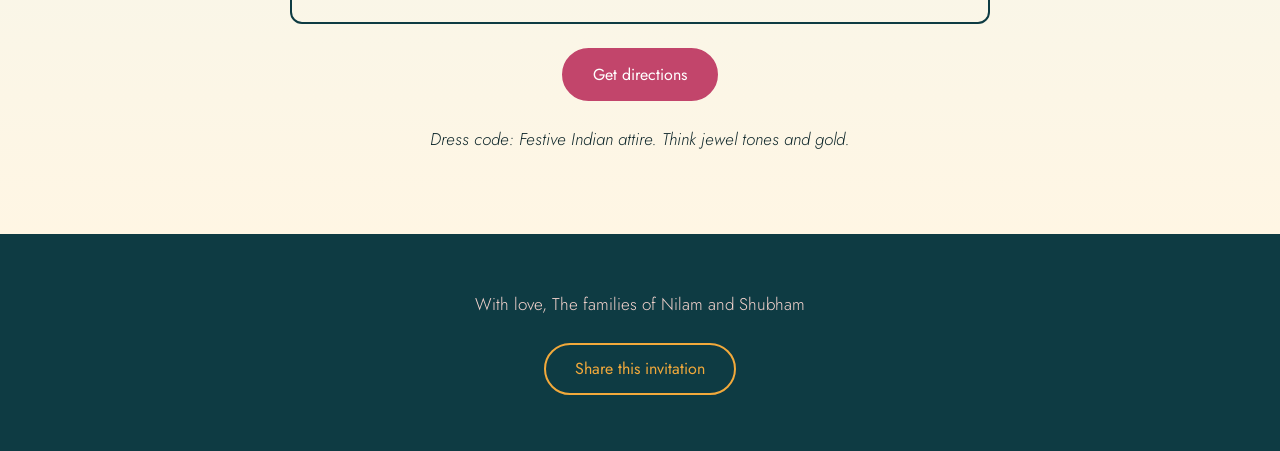
==== commit 0be53157: "Updated content" ====
--- a/index.html
+++ b/index.html
@@ -30,7 +30,7 @@
 
 <nav class="nav" id="nav" hidden>
   <a href="#countdownWrap" data-i18n="nDate"></a><a href="#story" data-i18n="nStory"></a><a href="#events" data-i18n="nEvents"></a>
-  <a href="#photos" data-i18n="nPhotos"></a><a href="#venue" data-i18n="nVenue"></a><a href="#rsvp" data-i18n="nRsvp"></a>
+  <a href="#photos" data-i18n="nPhotos"></a><a href="#venue" data-i18n="nVenue"></a>
   <button id="langBtn" type="button"></button>
 </nav>
 
@@ -68,7 +68,9 @@
 
   <section class="block dark" id="photos">
     <h2 data-i18n="hPhotos"></h2>
+    <p class="sub" data-i18n="pSub"></p>
     <div class="gallery" id="gallery"></div>
+    <p class="note" data-i18n="bNote"></p>
   </section>
 
   <section class="block" id="venue">
@@ -79,27 +81,13 @@
     <p class="note" id="dress"></p>
   </section>
 
-  <section class="block alt" id="rsvp">
-    <h2 data-i18n="hRsvp"></h2>
-    <p class="center-text" id="rsvpNote"></p>
-    <form id="rsvpForm" class="rsvp">
-      <label><span data-i18n="lName"></span><input name="name" required autocomplete="name"></label>
-      <label><span data-i18n="lGuests"></span><input name="guests" type="number" min="1" max="10" value="1" required></label>
-      <fieldset>
-        <legend data-i18n="lAtt"></legend>
-        <label class="radio"><input type="radio" name="attend" value="Joyfully accepts" checked> <span data-i18n="yes"></span></label>
-        <label class="radio"><input type="radio" name="attend" value="Regretfully declines"> <span data-i18n="no"></span></label>
-      </fieldset>
-      <label><span data-i18n="lMsg"></span><textarea name="msg" rows="3"></textarea></label>
-      <button class="btn" type="submit" data-i18n="send"></button>
-    </form>
-  </section>
-
   <footer>
     <p id="hosts"></p>
     <button class="btn ghost" id="shareBtn" data-i18n="share"></button>
   </footer>
 </main>
+
+<div class="modal" id="modal" hidden><div class="mbox"><button id="mClose" aria-label="Close">&times;</button><h3 id="mTitle"></h3><p id="mText"></p></div></div>
 
 <audio id="bgm" loop preload="none"></audio>
 <button class="music-btn" id="musicBtn" aria-label="Play or pause music" aria-pressed="false" hidden>&#9835;</button>
--- a/css/style.css
+++ b/css/style.css
@@ -109,7 +109,7 @@
 /* Polaroid collage: overlapping instant-photo frames on the section background */
 .block.dark{background:var(--teal)}
 .dark h2{color:var(--gold)}
-.gallery{position:relative;aspect-ratio:9/17;max-width:420px;margin:0 auto 1.5rem}
+.gallery{position:relative;aspect-ratio:9/22;max-width:420px;margin:0 auto 1.5rem}
 .gallery figure:nth-child(6){background:var(--petal)}
 .gallery figure{position:absolute;background:#fff;padding:2% 2% 6.5%;border:1px solid rgba(194,69,107,.18);box-shadow:0 6px 14px rgba(80,30,45,.25);transform:rotate(var(--r))}
 .gallery .ph{position:relative;aspect-ratio:var(--ar);overflow:hidden}
@@ -214,3 +214,60 @@
 .gate.open .side{opacity:0}
 @media (prefers-reduced-motion:no-preference){.side img{animation:kenburns 16s ease-in-out infinite alternate}}
 @keyframes kenburns{from{transform:scale(1)}to{transform:scale(1.15)}}
+
+/* Opening button: a glowing gold pill that draws the eye */
+.hint{display:inline-block;position:relative;max-width:92%;margin-top:.6rem;padding:.85rem 1.8rem;border-radius:999px;
+  font:500 1rem var(--sans);font-style:normal;letter-spacing:.05em;line-height:1.35;text-align:center;color:var(--teal);opacity:1;
+  background:linear-gradient(110deg,#C9922E 0%,#FBE9AE 28%,var(--gold) 50%,#FBE9AE 72%,#C9922E 100%);background-size:250% 100%;
+  box-shadow:0 8px 20px rgba(0,0,0,.4),0 0 24px rgba(242,169,59,.55),inset 0 0 0 2px rgba(255,255,255,.35);transition:transform .25s ease}
+.hint::before{content:"";position:absolute;inset:-2px;border-radius:999px;border:2px solid rgba(242,169,59,.9);pointer-events:none;opacity:0}
+.hint::after{content:" ✦";font-size:.8em}
+:lang(hi) .hint{letter-spacing:0;font-size:1.05rem}
+.open-btn:hover .hint{transform:scale(1.05)}
+.open-btn:focus-visible{outline:none}
+.open-btn:focus-visible .hint{outline:3px solid #fff;outline-offset:5px}
+@media (prefers-reduced-motion:no-preference){
+  .hint{animation:sheen 3.2s linear infinite,nudge 2s ease-in-out infinite}
+  .hint::before{animation:ripple 2.2s ease-out infinite}
+}
+@keyframes sheen{to{background-position:-250% 0}}
+@keyframes nudge{50%{transform:translateY(-5px)}}
+@keyframes ripple{from{transform:scale(1);opacity:.9}to{transform:scale(1.25,1.6);opacity:0}}
+
+/* Phones (portrait): use the whole tall screen. Photos across the top, medallion and button below. */
+@media (orientation:portrait) and (max-width:700px){
+  .gate{align-items:end;padding-bottom:5vh}
+  .side{top:0;bottom:auto;height:48vh;width:50%}
+  .side.l,.side.r{-webkit-mask-image:linear-gradient(to bottom,#000 62%,transparent);mask-image:linear-gradient(to bottom,#000 62%,transparent)}
+  .side.l{left:0}.side.r{right:0}
+  .side img{object-position:50% 12%}
+  .side.l img{object-position:30% 12%}.side.r img{object-position:100% 12%}
+  .side::after{background:rgba(14,59,67,.12)}
+  .open-btn{width:min(74vw,300px)}
+  .hero-photo{width:12.5rem}
+  .arch.has-photo{padding-top:2.2rem}
+}
+
+#venueFull{white-space:pre-line;font-size:1.1rem;line-height:1.8}
+
+.acard .addr{font-size:.74rem;line-height:1.45;white-space:pre-line;opacity:.85}
+a.mini{display:inline-block;color:inherit;text-decoration:none}
+
+/* Blessing cards in the collage */
+.bcard{cursor:pointer}
+.bc{aspect-ratio:var(--ar);overflow:hidden;display:grid;align-content:center;justify-items:center;text-align:center;gap:.25rem;padding:.4rem}
+.bc b{font-family:var(--serif);font-size:.95rem;line-height:1.15}
+.bc span{font-size:.58rem;line-height:1.3;display:-webkit-box;-webkit-line-clamp:6;-webkit-box-orient:vertical;overflow:hidden}
+.bcard.god .bc{background:linear-gradient(#FBE9AE,#F2A93B);color:var(--teal)}
+.bcard.father .bc{background:linear-gradient(var(--teal-2),var(--teal));color:var(--gold)}
+.bcard.mother .bc{background:linear-gradient(#D9627F,#7A1633);color:#fff}
+.bcard.wish .bc{background:linear-gradient(#FFE3CF,#F7B58A);color:var(--ink)}
+.dark .note{color:var(--blush)}
+.modal{position:fixed;inset:0;z-index:70;display:grid;place-items:center;background:rgba(5,20,24,.78);padding:1.2rem}
+.modal[hidden]{display:none}
+.mbox{position:relative;max-width:420px;background:var(--paper);border:3px solid var(--gold);border-radius:18px;padding:2.2rem 1.5rem 1.8rem;text-align:center}
+.mbox h3{font-family:var(--serif);font-size:1.9rem;color:var(--rose);line-height:1.2}
+.mbox p{margin-top:.7rem;font-size:1.1rem}
+#mClose{position:absolute;top:.3rem;right:.8rem;background:none;border:0;font-size:2rem;line-height:1;color:var(--teal);cursor:pointer}
+
+.dark .sub{max-width:34ch;margin:-1rem auto 1.8rem;font-family:var(--serif);font-style:italic;font-size:1.2rem;line-height:1.5;color:var(--blush)}
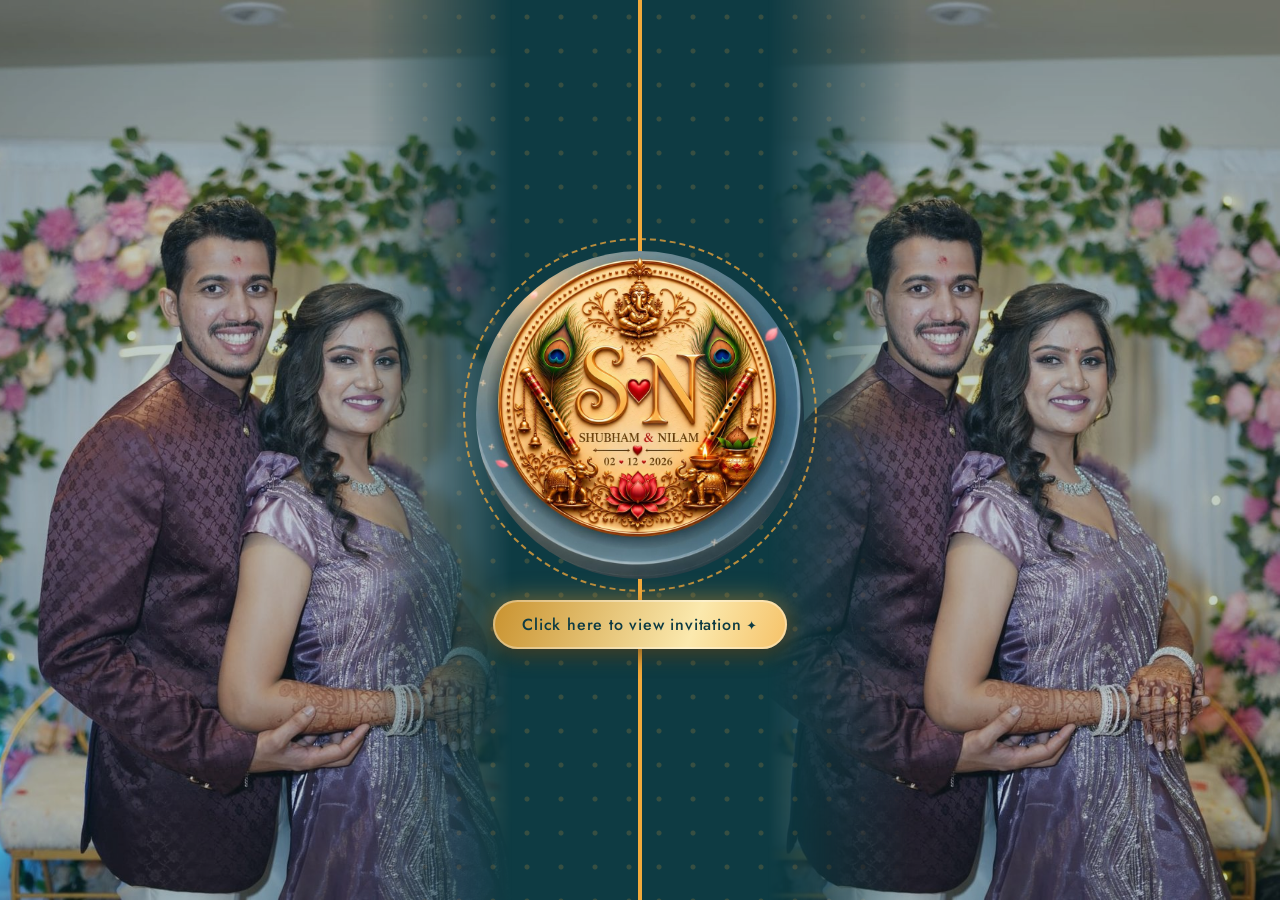
==== commit 072d1eaf: "Add files via upload Uploaded files" ====
--- a/index.html
+++ b/index.html
@@ -34,8 +34,14 @@
   <button id="langBtn" type="button"></button>
 </nav>
 
-<main>
-  <section class="hero">
+<div class="pager" id="pager" hidden>
+  <button id="prevBtn" type="button">&lsaquo; <span data-i18n="back"></span></button>
+  <span class="dots" id="dots"></span>
+  <button id="nextBtn" type="button"><span data-i18n="next"></span> &rsaquo;</button>
+</div>
+
+<main id="pages">
+  <section class="page hero">
     <div class="arch">
       <div class="hero-photo" id="heroPhoto" hidden></div>
       <p class="lead" id="tagline"></p>
@@ -45,7 +51,7 @@
     </div>
   </section>
 
-  <section class="block" id="countdownWrap">
+  <section class="page block" id="countdownWrap">
     <h2 data-i18n="cdTitle"></h2>
     <div class="countdown">
       <div><b id="cd-d">0</b><small data-i18n="d"></small></div>
@@ -56,24 +62,24 @@
     <button class="btn ghost" id="calBtn" data-i18n="cal"></button>
   </section>
 
-  <section class="block alt" id="story">
+  <section class="page block alt" id="story">
     <h2 data-i18n="hStory"></h2>
     <div class="story" id="story-list"></div>
   </section>
 
-  <section class="block" id="events">
+  <section class="page block" id="events">
     <h2 data-i18n="hEvents"></h2>
     <div class="events" id="event-list"></div>
   </section>
 
-  <section class="block dark" id="photos">
+  <section class="page block dark" id="photos">
     <h2 data-i18n="hPhotos"></h2>
     <p class="sub" data-i18n="pSub"></p>
     <div class="gallery" id="gallery"></div>
     <p class="note" data-i18n="bNote"></p>
   </section>
 
-  <section class="block" id="venue">
+  <section class="page block" id="venue">
     <h2 data-i18n="hVenue"></h2>
     <p id="venueFull" class="center-text"></p>
     <div class="map"><iframe id="mapFrame" title="Venue map" loading="lazy" referrerpolicy="no-referrer-when-downgrade"></iframe></div>
@@ -81,7 +87,7 @@
     <p class="note" id="dress"></p>
   </section>
 
-  <footer>
+  <footer class="page">
     <p id="hosts"></p>
     <button class="btn ghost" id="shareBtn" data-i18n="share"></button>
   </footer>
--- a/css/style.css
+++ b/css/style.css
@@ -271,3 +271,59 @@
 #mClose{position:absolute;top:.3rem;right:.8rem;background:none;border:0;font-size:2rem;line-height:1;color:var(--teal);cursor:pointer}
 
 .dark .sub{max-width:34ch;margin:-1rem auto 1.8rem;font-family:var(--serif);font-style:italic;font-size:1.2rem;line-height:1.5;color:var(--blush)}
+
+/* Page-by-page layout (Back / Next instead of scrolling) */
+html,body{height:100%;overflow:hidden}
+main{position:fixed;inset:0;overflow:hidden}
+main>.page{position:absolute;inset:0;overflow-y:auto;overflow-x:hidden;padding:4.8rem max(1.25rem,calc((100% - 700px)/2)) 6rem;
+  display:flex;flex-direction:column;justify-content:center;justify-content:safe center;
+  transform:translateX(100%);visibility:hidden;transition:transform .55s cubic-bezier(.7,0,.2,1),visibility 0s .55s}
+main>.page.prev{transform:translateX(-100%)}
+main>.page.active{transform:none;visibility:visible;transition:transform .55s cubic-bezier(.7,0,.2,1),visibility 0s}
+main>.page>*{width:100%}
+main>.page>.btn{width:auto;align-self:center}
+main>.hero{align-items:center;padding:4.5rem 1rem 6rem}
+main>footer{align-items:center;gap:1.5rem}
+main>footer>*{width:auto}
+.nav a.on{background:rgba(242,169,59,.28)}
+.pager{position:fixed;left:50%;bottom:.8rem;transform:translateX(-50%);z-index:45;display:flex;align-items:center;gap:.5rem;padding:.35rem .5rem;
+  background:rgba(14,59,67,.93);backdrop-filter:blur(8px);border:1px solid var(--gold);border-radius:999px;max-width:78vw}
+.pager[hidden]{display:none}
+.pager>button{color:var(--gold);background:none;border:0;border-radius:999px;padding:.45rem .85rem;font:500 .9rem var(--sans);cursor:pointer}
+.pager #nextBtn{background:var(--gold);color:var(--teal)}
+.pager>button:disabled{opacity:.35;cursor:default}
+.dots{display:flex;gap:.35rem}
+.dot{width:.5rem;height:.5rem;padding:0;border:0;border-radius:50%;background:rgba(242,169,59,.35);cursor:pointer}
+.dot.on{background:var(--gold);transform:scale(1.4)}
+@media (prefers-reduced-motion:no-preference){main>.page.active>*{animation:up .7s ease .25s both}}
+@media (max-width:420px){.pager>button{padding:.45rem .6rem;font-size:.85rem}.dots{display:none}}
+
+/* Phones: fit the menu and the event cards on one screen */
+@media (max-width:600px){
+  .nav a,.nav button{padding:.35rem .5rem;font-size:.8rem}
+  #events.page{padding-top:4.2rem}
+  #events h2{margin-bottom:.9rem}
+  .events{gap:.7rem}
+  .acard{padding:1.7rem .5rem .8rem;gap:.1rem}
+  .acard .ic{font-size:1.25rem}
+  .acard h3{font-size:1.3rem}
+  .acard .day{font-size:2.2rem}
+  .acard .pill{margin:.15rem 0;font-size:.78rem}
+  .acard p{font-size:.8rem}
+  .acard .addr{font-size:.64rem;line-height:1.35}
+  .mini{margin-top:.25rem;padding:.22rem .55rem;font-size:.7rem}
+}
+@media (max-width:600px){
+  #events.page{padding-top:3.7rem;padding-bottom:4.4rem}
+  #events h2{font-size:1.6rem;margin-bottom:.5rem}
+  .acard{padding-top:1.3rem}
+  .acard .day{font-size:1.9rem}
+  .acard .ic{font-size:1.1rem}
+}
+
+/* Music button: always visible after opening, sitting above the Back / Next bar */
+.music-btn{right:1rem;bottom:4.9rem;z-index:46}
+
+.toast{position:fixed;left:50%;bottom:8.5rem;transform:translate(-50%,10px);z-index:80;max-width:88vw;padding:.7rem 1.1rem;border-radius:14px;
+  background:#7A1633;color:#fff;font:400 .9rem/1.4 var(--sans);text-align:center;box-shadow:0 8px 20px rgba(0,0,0,.35);opacity:0;pointer-events:none;transition:opacity .3s,transform .3s}
+.toast.show{opacity:1;transform:translate(-50%,0)}
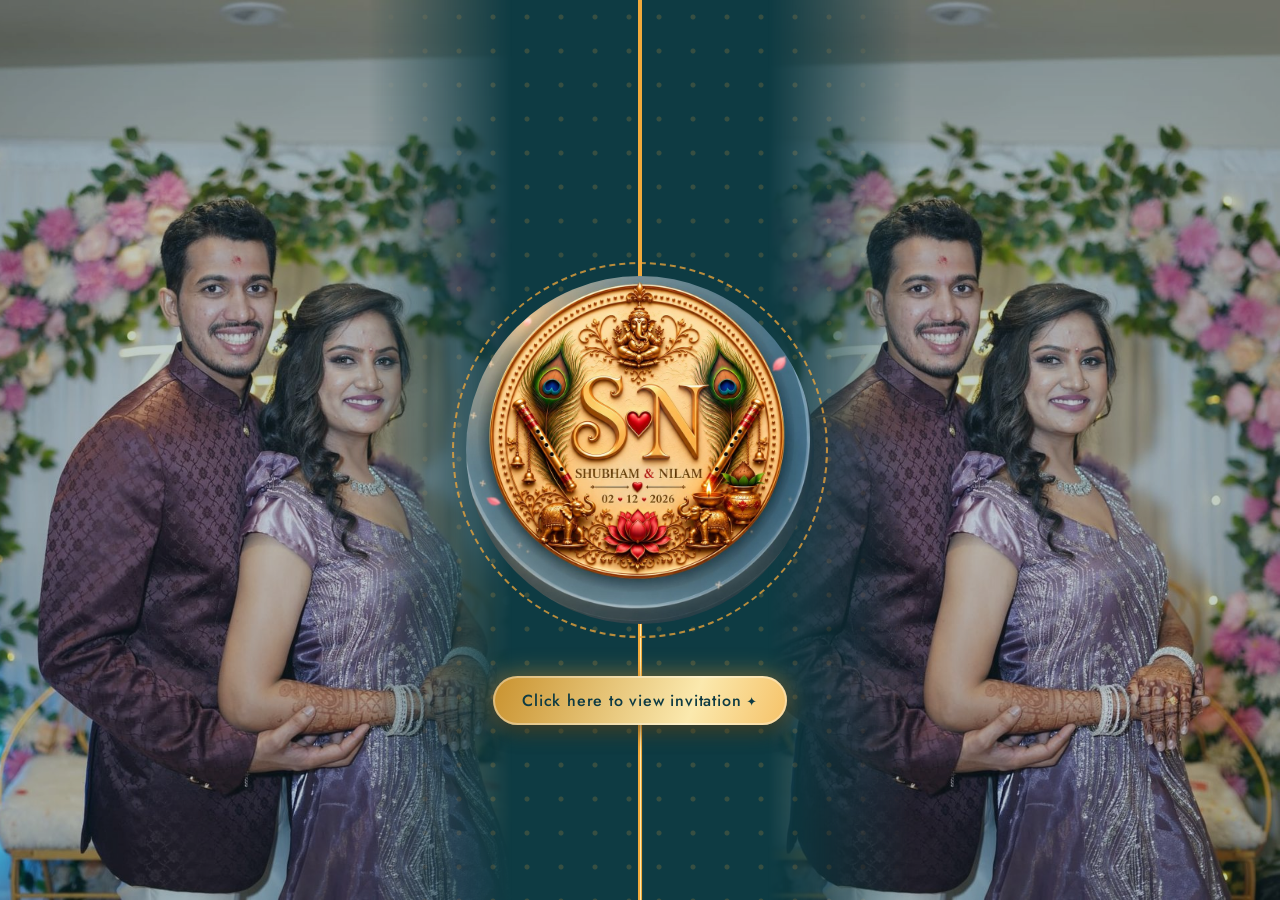
==== commit 0efca161: "Add files via upload Updated files" ====
--- a/index.html
+++ b/index.html
@@ -8,14 +8,15 @@
 <meta property="og:title" content="You're invited to our wedding">
 <link rel="preconnect" href="https://fonts.googleapis.com">
 <link rel="preconnect" href="https://fonts.gstatic.com" crossorigin>
-<link href="https://fonts.googleapis.com/css2?family=Cormorant+Garamond:ital,wght@0,400;0,600;1,400&family=Jost:wght@300;400;500&family=Noto+Serif+Devanagari:wght@400;600&family=Noto+Sans+Devanagari:wght@300;400&display=swap" rel="stylesheet">
-<link rel="stylesheet" href="css/style.css">
+<link href="https://fonts.googleapis.com/css2?family=Great+Vibes&family=Playfair+Display:ital,wght@0,400;0,600;0,700;1,400&family=Jost:wght@300;400;500&family=Noto+Serif+Devanagari:wght@400;600&family=Noto+Sans+Devanagari:wght@300;400&display=swap" rel="stylesheet">
+<link rel="stylesheet" href="css/style.css?v=4">
 </head>
 <body class="locked">
 
 <div class="gate" id="gate">
   <div class="door left"></div><div class="door right"></div>
   <div class="side l"><img src="images/wallphoto.jpg" alt=""></div><div class="side r"><img src="images/wallphoto.jpg" alt=""></div>
+  <i class="thread v"></i>
   <button class="open-btn" id="openBtn" aria-label="Open invitation">
     <span class="medal">
       <span class="orbit"></span>
@@ -98,7 +99,7 @@
 <audio id="bgm" loop preload="none"></audio>
 <button class="music-btn" id="musicBtn" aria-label="Play or pause music" aria-pressed="false" hidden>&#9835;</button>
 
-<script src="js/config.js"></script>
-<script src="js/script.js"></script>
+<script src="js/config.js?v=4"></script>
+<script src="js/script.js?v=4"></script>
 </body>
 </html>
--- a/css/style.css
+++ b/css/style.css
@@ -1,7 +1,7 @@
 :root{
   --teal:#0E3B43; --teal-2:#164E58; --gold:#F2A93B; --rose:#C2456B;
   --blush:#F6D5CF; --mint:#EAF6F3; --sand:#FFF6E4; --petal:#FDE8E4; --peach:#FFF0E6; --paper:#FFFaf4; --ink:#10282C;
-  --serif:"Cormorant Garamond","Noto Serif Devanagari",Georgia,serif; --sans:"Jost","Noto Sans Devanagari",system-ui,sans-serif;
+  --serif:"Playfair Display","Noto Serif Devanagari",Georgia,serif; --script:"Great Vibes","Noto Serif Devanagari",cursive; --sans:"Jost","Noto Sans Devanagari",system-ui,sans-serif;
 }
 *{box-sizing:border-box;margin:0}
 html{scroll-behavior:smooth;scroll-padding-top:4rem}
@@ -327,3 +327,89 @@
 .toast{position:fixed;left:50%;bottom:8.5rem;transform:translate(-50%,10px);z-index:80;max-width:88vw;padding:.7rem 1.1rem;border-radius:14px;
   background:#7A1633;color:#fff;font:400 .9rem/1.4 var(--sans);text-align:center;box-shadow:0 8px 20px rgba(0,0,0,.35);opacity:0;pointer-events:none;transition:opacity .3s,transform .3s}
 .toast.show{opacity:1;transform:translate(-50%,0)}
+
+/* Phones: ONE couple photo across the top (groom on one side, bride on the other), medallion and button below */
+@media (orientation:portrait) and (max-width:700px){
+  .side.l{left:0;width:100%;height:62vh}
+  .side.r{display:none}
+  .side.l img{object-position:50% 10%}
+  .open-btn{width:min(70vw,280px)}
+}
+
+/* Phones: keep the whole first page (photo, names, date, place) above the Back / Next bar */
+@media (max-width:700px){
+  main>.hero{padding:4.2rem .8rem 5rem}
+  .hero-photo{width:min(11rem,22vh)}
+  .arch.has-photo{padding:1.6rem 1.2rem 2rem}
+  .lead{margin-bottom:.8rem;font-size:.9rem}
+  h1{font-size:min(13vw,7.5vh)}
+  .date{margin-top:1rem;font-size:1.25rem}
+  .venue{font-size:.95rem}
+}
+@media (orientation:portrait) and (max-width:700px){
+  .door.left{border-right:0}.door.right{border-left:0}
+}
+
+/* Logo (medallion) exactly at the centre of the screen; the button hangs below it */
+.hint{position:absolute;top:calc(100% + .9rem);left:0;right:0;margin-inline:auto;width:fit-content}
+@media (orientation:portrait) and (max-width:700px){
+  .gate{align-items:center;padding-bottom:0}
+}
+@media (orientation:portrait) and (max-width:700px){.open-btn{width:min(70vw,280px,34vh)}}
+
+/* Gold thread tied around the logo, like an envelope closed with string */
+.thread{position:absolute;z-index:1;pointer-events:none;transition:opacity .5s ease,transform .6s ease;
+  background:repeating-linear-gradient(45deg,#8C5E16 0 2px,#FBE9AE 2px 4px,#D9A441 4px 6px);background-size:8px 8px;
+  box-shadow:0 0 7px rgba(242,169,59,.65),1px 2px 3px rgba(0,0,0,.45)}
+.thread.v{left:50%;top:0;bottom:0;width:5px;margin-left:-2.5px}
+.thread.h{top:50%;left:0;right:0;height:5px;margin-top:-2.5px}
+.gate.open .thread{opacity:0}
+.gate.open .thread.v{transform:scaleY(.3)}
+.gate.open .thread.h{transform:scaleX(.3)}
+
+/* Slightly larger logo; button moved further down */
+.open-btn{width:min(88vw,360px)}
+.hint{top:calc(100% + 2.6rem)}
+@media (orientation:portrait) and (max-width:700px){.open-btn{width:min(74vw,300px,36vh)}}
+
+/* Thread as a thin gold strip (vertical only) */
+.thread.v{width:2px;margin-left:-1px;background:linear-gradient(90deg,#8C5E16,#FBE9AE 50%,#D9A441);background-size:auto;
+  box-shadow:0 0 4px rgba(242,169,59,.6),1px 0 2px rgba(0,0,0,.35)}
+
+/* Long invitation message + small side gaps on every page (phones) */
+.lead{max-width:40ch}
+@media (max-width:700px){
+  main>.page{padding-left:1.6rem;padding-right:1.6rem}
+  main>.hero{padding-left:1.2rem;padding-right:1.2rem}
+  .arch{width:min(86vw,520px)}
+  .arch.has-photo{padding:1.4rem 1rem 1.6rem}
+  .lead{font-size:clamp(.74rem,1.9vh,.9rem);line-height:1.5;margin-bottom:.7rem}
+  .hero-photo{width:min(11rem,19vh);margin-bottom:1rem}
+  h1{font-size:min(12vw,6.8vh)}
+  .date{margin-top:.8rem;font-size:1.15rem}
+}
+main>.hero>.arch{max-width:520px}
+@media (max-width:700px){main>.hero{padding-left:1.8rem;padding-right:1.8rem}}
+
+/* Events: always two cards side by side on phones */
+@media (max-width:700px){.events{grid-template-columns:repeat(2,minmax(0,1fr))}}
+
+/* Taller first-page frame: fills the space between the top menu and the Back / Next bar */
+main>.hero>.arch{min-height:calc(100vh - 9.4rem);min-height:calc(100dvh - 9.4rem);display:flex;flex-direction:column;justify-content:center}
+
+/* Stylish fonts: script for names and headings, Playfair Display for details */
+body{font-variant-numeric:lining-nums}
+h1{font-family:var(--script);font-style:normal;font-weight:400;font-size:clamp(3.4rem,10vw,6rem)}
+h2{font-family:var(--script);font-weight:400;font-size:clamp(2.3rem,9vw,3.2rem);line-height:1.15}
+:lang(hi) h1,:lang(hi) h2{font-family:"Noto Serif Devanagari",serif;font-weight:600}
+@media (max-width:700px){
+  h1{font-size:min(15vw,8.2vh)}
+  :lang(hi) h1{font-size:min(11.5vw,6.5vh)}
+  #events h2{font-size:2rem;margin-bottom:.4rem}
+}
+
+/* Even thinner vertical strip */
+.thread.v{width:1px;margin-left:-.5px;box-shadow:0 0 3px rgba(242,169,59,.6)}
+
+/* Strip starts at the logo's centre: nothing above the logo, unchanged below it */
+.thread.v{top:50%}
